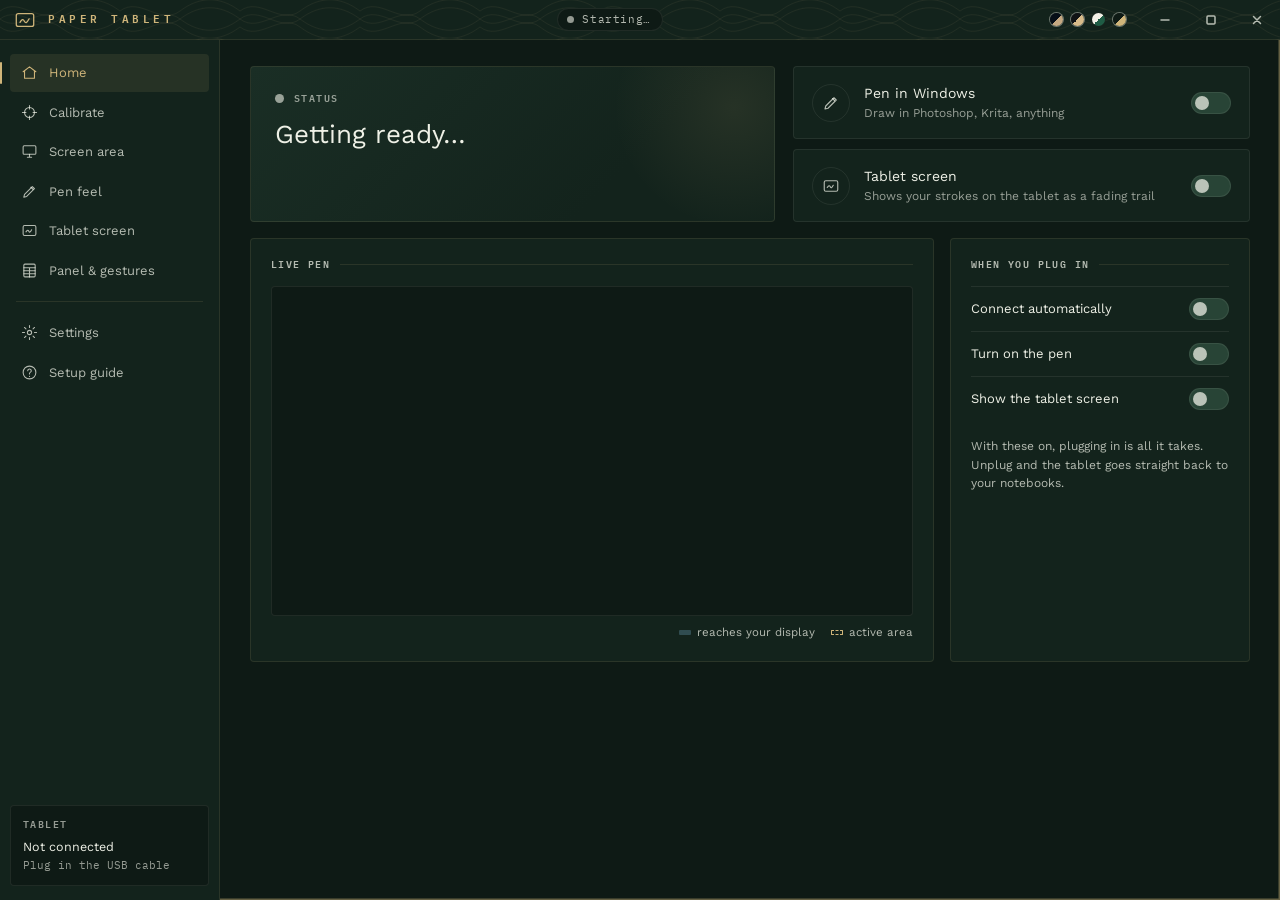
==== pc/web/index.html @ cae6612b "Connect over Wi-Fi; fix grey mask levels cutting the pen - Settings > Connect over Wi-Fi too: over t" ====
<!doctype html>
<html lang="en" data-theme="intaglio">
<head>
<meta charset="utf-8">
<title>Paper Tablet</title>
<link rel="stylesheet" href="fonts.css">
<link rel="stylesheet" href="app.css">
<link rel="stylesheet" href="themes.css">
</head>
<body>
<svg width="0" height="0" style="position:absolute">
  <symbol id="i-home" viewBox="0 0 24 24"><path d="M3 11l9-7 9 7"/><path d="M5 10v10h14V10"/></symbol>
  <symbol id="i-target" viewBox="0 0 24 24"><circle cx="12" cy="12" r="7"/><path d="M12 2v5M12 17v5M2 12h5M17 12h5"/></symbol>
  <symbol id="i-display" viewBox="0 0 24 24"><rect x="3" y="4" width="18" height="12" rx="1.5"/><path d="M9 20h6M12 16v4"/></symbol>
  <symbol id="i-pen" viewBox="0 0 24 24"><path d="M4 20l4-1 11-11-3-3L5 16z"/><path d="M14 6l3 3"/></symbol>
  <symbol id="i-tablet" viewBox="0 0 24 24"><rect x="3" y="5" width="18" height="14" rx="2"/><path d="M7 14c2-3 3-3 4-1s2 2 4-2"/></symbol>
  <symbol id="i-grid" viewBox="0 0 24 24"><rect x="4" y="3" width="16" height="18" rx="1.5"/><path d="M4 8h16M12 8v13M4 12.3h16M4 16.6h16"/></symbol>
  <symbol id="i-gear" viewBox="0 0 24 24"><circle cx="12" cy="12" r="3"/><path d="M12 2v3M12 19v3M2 12h3M19 12h3M4.9 4.9l2.1 2.1M17 17l2.1 2.1M4.9 19.1L7 17M17 7l2.1-2.1"/></symbol>
  <symbol id="i-guide" viewBox="0 0 24 24"><circle cx="12" cy="12" r="9"/><path d="M9.5 9.5a2.5 2.5 0 1 1 3.5 2.3c-.6.3-1 .9-1 1.6V14M12 17.5v.01"/></symbol>
  <symbol id="i-info" viewBox="0 0 24 24"><circle cx="12" cy="12" r="9"/><path d="M12 11v6M12 7.5v.01"/></symbol>
  <symbol id="i-warn" viewBox="0 0 24 24"><path d="M12 3l10 18H2z"/><path d="M12 10v5M12 18v.01"/></symbol>
  <symbol id="i-check" viewBox="0 0 24 24"><path d="M5 12l5 5 9-10"/></symbol>
</svg>

<header class="titlebar">
  <svg class="tb-logo" viewBox="0 0 24 24" fill="none" stroke="currentColor" stroke-width="1.4" stroke-linecap="round">
    <rect x="2.5" y="5" width="19" height="14" rx="2.2"/><path d="M6.5 14.5c2.2-3.6 3.6-3.6 4.8-1.2s2.6 2.4 5.2-2.6"/>
  </svg>
  <div class="tb-name pywebview-drag-region">PAPER TABLET</div>
  <div class="tb-spacer pywebview-drag-region"></div>
  <div class="pill" id="pill"><span class="dot" id="pillDot"></span><span id="pillText">Starting…</span></div>
  <div class="tb-spacer pywebview-drag-region"></div>
  <div class="themes" id="themes" role="radiogroup" aria-label="Theme"></div>
  <button class="wb" title="Minimise" onclick="api().win_minimize()"><svg viewBox="0 0 12 12"><path d="M2 6h8"/></svg></button>
  <button class="wb" title="Maximise" onclick="toggleMax()"><svg viewBox="0 0 12 12"><rect x="2" y="2" width="8" height="8" rx="1"/></svg></button>
  <button class="wb close" title="Close" onclick="api().win_close()"><svg viewBox="0 0 12 12"><path d="M2.5 2.5l7 7M9.5 2.5l-7 7"/></svg></button>
</header>

<div class="layout">
  <nav class="sidebar">
    <button class="nav on" data-view="home"><svg><use href="#i-home"/></svg>Home</button>
    <button class="nav" data-view="calibrate"><svg><use href="#i-target"/></svg>Calibrate</button>
    <button class="nav" data-view="mapping"><svg><use href="#i-display"/></svg>Screen area</button>
    <button class="nav" data-view="pen"><svg><use href="#i-pen"/></svg>Pen feel</button>
    <button class="nav" data-view="screen"><svg><use href="#i-tablet"/></svg>Tablet screen</button>
    <button class="nav" data-view="panel"><svg><use href="#i-grid"/></svg>Panel &amp; gestures</button>
    <div class="nav-sep"></div>
    <button class="nav" data-view="settings"><svg><use href="#i-gear"/></svg>Settings</button>
    <button class="nav" onclick="Wizard.open()"><svg><use href="#i-guide"/></svg>Setup guide</button>
    <div class="sb-grow"></div>
    <div class="device">
      <div class="lbl">Tablet</div>
      <div class="name" id="devName">Not connected</div>
      <div class="meta" id="devMeta">Plug in the USB cable</div>
    </div>
  </nav>

  <main class="main"><div class="content">

    <!-- HOME -->
    <section class="view on" id="view-home">
      <div class="hero">
        <div class="pane hero-status">
          <div class="state"><span class="dot" id="heroDot"></span><span class="lbl" id="heroLbl">Status</span></div>
          <div class="big" id="heroTitle">Getting ready…</div>
          <p class="lead" id="heroText"></p>
          <div class="row mt2" id="heroActions"></div>
        </div>
        <div class="toggles">
          <label class="tcard" id="cardOutput">
            <div class="ic"><svg><use href="#i-pen"/></svg></div>
            <div class="tx"><div class="t1">Pen in Windows</div><div class="t2">Draw in Photoshop, Krita, anything</div></div>
            <span class="switch"><input type="checkbox" id="swOutput"><span class="track"></span></span>
          </label>
          <label class="tcard" id="cardScreen">
            <div class="ic"><svg><use href="#i-tablet"/></svg></div>
            <div class="tx"><div class="t1">Tablet screen</div><div class="t2">Shows your strokes on the tablet as a fading trail</div></div>
            <span class="switch"><input type="checkbox" id="swScreen"><span class="track"></span></span>
          </label>
        </div>
      </div>
      <div class="grid2 mt" style="grid-template-columns:1fr 300px">
      <div class="pane">
        <div class="pane-title">Live pen</div>
        <div class="preview-wrap" style="height:330px"><canvas id="homePreview"></canvas></div>
        <div class="row between">
          <div class="readout" id="homeReadout"></div>
          <div class="legend mts"><span><i style="background:var(--accent2-b)"></i>reaches your display</span><span><i style="border:1.5px dashed var(--accent)"></i>active area</span></div>
        </div>
      </div>
        <div class="pane">
            <div class="pane-title">When you plug in</div>
            <div class="opt"><div class="tx"><div class="t1">Connect automatically</div></div>
              <label class="switch"><input type="checkbox" data-key="auto_connect"><span class="track"></span></label></div>
            <div class="opt"><div class="tx"><div class="t1">Turn on the pen</div></div>
              <label class="switch"><input type="checkbox" data-key="auto_output"><span class="track"></span></label></div>
            <div class="opt"><div class="tx"><div class="t1">Show the tablet screen</div></div>
              <label class="switch"><input type="checkbox" data-key="auto_screen"><span class="track"></span></label></div>
            <p class="hint mt">With these on, plugging in is all it takes. Unplug and the tablet goes straight back to your notebooks.</p>
        </div>
      </div>
    </section>

    <!-- CALIBRATE -->
    <section class="view" id="view-calibrate">
      <h1>Calibrate</h1>
      <p class="lead">Calibration teaches the app exactly where your pen touches, and which way round the tablet sits on your desk. Do it once, and again if you move the tablet to a different position.</p>
      <div class="pane mt2">
        <div class="pane-title">1 · How is your tablet lying?</div>
        <p class="hint">Look at where the power button and the cable are, and pick the picture that matches your desk. <span class="legend"><i class="lg-btn"></i>power button <i class="lg-cab"></i>USB-C cable</span></p>
        <div class="positions mt" id="calPositions"></div>
        <div id="posWarn"></div>
      </div>
      <div class="pane mt">
        <div class="pane-title">2 · Choose targets</div>
        <div class="modes" id="calModes">
          <button class="mode on" data-mode="sheet9"><div class="t1">9 targets<span class="tag">best</span></div><div class="t2">Shown on the tablet screen (or the printed sheet). Most precise.</div></button>
          <button class="mode" data-mode="sheet4"><div class="t1">4 targets</div><div class="t2">The four corner targets only. Quicker.</div></button>
          <button class="mode" data-mode="corners"><div class="t1">Screen corners</div><div class="t2">No targets needed. Tap the four corners of the screen.</div></button>
        </div>
      </div>
      <div class="pane mt">
        <div class="pane-title">3 · Tap each target with the pen</div>
        <div class="calbox">
          <svg class="targets" id="calSvg" viewBox="0 0 400 300"></svg>
          <div>
            <div class="prompt" id="calPrompt">Ready when you are.</div>
            <p class="hint mts" id="calHint">Hold the tablet the way you'll use it. Tap the centre of each target, firmly and once. The targets also appear on the tablet itself while the tablet screen is on.</p>
            <div class="progress"><i id="calBar"></i></div>
            <div class="row mt">
              <button class="btn acc lg" id="calStart">Start calibration</button>
              <button class="btn ghost" id="calCancel" style="display:none">Cancel</button>
            </div>
            <div id="calResult" class="mt"></div>
          </div>
        </div>
      </div>
      <div class="pane mt">
        <div class="pane-title">Saved calibration</div>
        <div id="calSaved" class="hint"></div>
        <p class="hint mt">No tablet screen? Open the <a onclick="api().open_calibration_pdf()">printable target sheet</a> on the tablet instead (it's in the <code>tablet</code> folder).</p>
      </div>
    </section>

    <!-- MAPPING -->
    <section class="view" id="view-mapping">
      <h1>Screen area</h1>
      <p class="lead">Choose which display the pen draws on and how the tablet fits it. Drag a box on the picture to use only part of the tablet.</p>
      <div class="pane mt2">
          <div class="pane-title">Tablet, as it sits on your desk</div>
          <div class="preview-wrap drag" style="height:400px" id="mapWrap"><canvas id="mapPreview"></canvas></div>
          <div class="row between mts">
            <div class="legend"><span><i style="background:var(--accent2-b)"></i>reaches your display</span><span><i style="border:1.5px dashed var(--accent)"></i>active area</span><span><i style="background:rgba(0,0,0,0.55)"></i>pen mask</span></div>
            <div class="row"><span class="hint" id="dragHint"></span><div class="seg" id="dragWhat"><button data-v="area" class="on">Drag sets the area</button><button data-v="mask">Drag moves the mask</button></div></div>
          </div>
        </div>
      <div class="grid2 mt2">
        <div class="stack">
          <div class="pane">
            <div class="pane-title">Display</div>
            <select class="input" data-key="monitor" data-type="int" id="monSel"></select>
          </div>
          <div class="pane">
            <div class="pane-title">Fit</div>
            <div class="seg" data-key="fit">
              <button data-v="crop">Fill display</button><button data-v="letterbox">Whole tablet</button><button data-v="stretch">Stretch</button>
            </div>
            <p class="hint mt" id="fitHint"></p>
          </div>
          <div class="pane">
            <div class="pane-title">Active area</div>
            <div class="row">
              <button class="btn" onclick="setArea([0,0,1,1])">Whole tablet</button>
              <button class="btn" onclick="setArea([0.1,0.1,0.9,0.9])">Inside the targets</button>
            </div>
            <div class="readout" id="areaText"></div>
          </div>
        </div>
        <div class="stack">
          <div class="pane">
            <div class="pane-title">Pen mask</div>
            <div class="prof-row">
              <select class="input" id="maskSel" title="Your masks: switch between them here or from the corner tab on the tablet"></select>
              <input class="input" id="maskName" maxlength="24" placeholder="Mask name" title="Rename this mask">
              <button class="btn" onclick="$('#maskFile').click()" title="A new mask from an image, read in greyscale: black masks, white stays open">Add mask</button><input type="file" id="maskFile" accept="image/*" hidden onchange="maskFromImage(this)">
              <button class="btn ghost" id="maskDel">Delete</button>
            </div>
            <p class="hint mts">Shaded parts of the tablet screen hold the pen back, like a stencil: dark ignores it, white leaves it alone, grey is in between. Pick None to switch the mask off. <span id="maskInfo"></span></p>
            <div class="opt"><div class="tx"><div class="t1">Mask shortcut on the tablet</div><div class="t2">A corner tab on the side away from the shortcut panel. Tap it to list your masks, then tap one to switch, or None, or Invert.</div></div>
              <label class="switch"><input type="checkbox" data-key="mask_panel"><span class="track"></span></label></div>
            <div class="opt" style="display:block"><div class="range-row"><span>Contrast</span><input type="range" min="0.25" max="6" step="0.25" data-key="mask_contrast" data-type="float"><span class="v" id="maskConV"></span></div>
              <p class="hint mts">Left of the middle softens the mask towards mid grey; right pushes greys to black or white, until it's a hard cut-out.</p></div>
            <div class="opt"><div class="tx"><div class="t1">Grey areas</div><div class="t2" id="maskModeHint"></div></div>
              <div class="seg" data-key="mask_mode"><button data-v="fade">Fade</button><button data-v="gate">Firmer press</button></div></div>
            <div class="opt"><div class="tx"><div class="t1">Invert or clear</div><div class="t2">Invert swaps black and white, and pressing it again swaps them back. The tablet has the same toggle under its mask corner tab.</div></div>
              <div class="row"><button class="btn ghost" id="maskInv" onclick="maskInvert()">Invert</button><button class="btn ghost" onclick="maskOp('clear')">Clear</button></div></div>
          </div>
        </div>
      </div>
    </section>

    <!-- PEN -->
    <section class="view" id="view-pen">
      <h1>Pen feel</h1>
      <p class="lead">Shape how pressure comes through, and check the whole range reaches your apps.</p>
      <div class="grid2 mt2">
        <div class="stack">
        <div class="pane">
          <div class="pane-title">Pressure curve</div>
          <canvas class="curve" id="curve"></canvas>
          <div class="range-row mt"><span>Response</span><input type="range" min="0.3" max="3" step="0.05" data-key="gamma" data-type="float"><span class="v" id="gammaV"></span></div>
          <div class="scale" style="margin-left:144px;margin-right:78px"><span>softer: light touch draws dark</span><span>firmer</span></div>
          <div class="range-row mt"><span>Ignore light touch</span><input type="range" min="0" max="0.3" step="0.01" data-key="threshold" data-type="float"><span class="v" id="threshV"></span></div>
        </div>
          <div class="pane">
            <div class="pane-title">Options</div>
            <div class="opt"><div class="tx"><div class="t1">Send pen tilt</div><div class="t2">For brushes that respond to angle</div></div>
              <label class="switch"><input type="checkbox" data-key="tilt"><span class="track"></span></label></div>
            <div class="opt"><div class="tx"><div class="t1">Lift the pen at the edge</div><div class="t2">A stroke that runs off the active area stops instead of drawing along the screen edge</div></div>
              <label class="switch"><input type="checkbox" data-key="edge_lift"><span class="track"></span></label></div>
            <div class="opt"><div class="tx"><div class="t1">Windows pen feedback</div><div class="t2">Ripples and cursor effects Windows draws</div></div>
              <select class="input" data-key="feedback" style="width:150px"><option value="indirect">Cursor only</option><option value="default">Windows default</option><option value="none">None</option></select></div>
          </div>
          <div class="pane">
            <div class="pane-title">Shapes</div>
            <div class="opt"><div class="tx"><div class="t1">Hold to snap</div><div class="t2">Draw a line, circle, rectangle or triangle and keep the pen still: it becomes a clean shape</div></div>
              <label class="switch"><input type="checkbox" data-key="snap"><span class="track"></span></label></div>
            <div class="opt"><div class="tx"><div class="t1">Hold for</div></div>
              <div class="seg" data-key="snap_hold_ms"><button data-v="400">0.4 s</button><button data-v="600">0.6 s</button><button data-v="900">0.9 s</button></div></div>
            <div class="field mt"><span class="lbl">Only in these apps (program names, comma separated)</span><input class="input mono" data-key="snap_apps"></div>
            <p class="hint mts">The app swaps your stroke by pressing Ctrl+Z and drawing the clean shape, so it only snaps in drawing programs where Ctrl+Z undoes one stroke. <span id="snapLast"></span></p>
          </div>
        </div>
        <div class="stack">
          <div class="pane">
            <div class="pane-title">Full-range check</div>
            <p class="hint">Press as hard as you comfortably can once. The bar should get near the end.</p>
            <div class="meter mt"><i id="peakBar"></i></div>
            <div class="row between mts"><span class="readout" id="peakText" style="margin:0"></span><button class="btn ghost" onclick="api().reset_peak()">Reset</button></div>
          </div>
          <div class="pane">
            <div class="pane-title">Report rate</div>
            <div class="readout" id="rateText" style="margin:0"></div>
            <p class="hint mts">Every report from the tablet's digitizer goes to Windows as it arrives; there is no fixed frame rate in between. Draw a few strokes to measure.</p>
          </div>
          <div class="note"><svg><use href="#i-info"/></svg><div>Photoshop: turn on <b>Pen Pressure</b> for brush size or opacity. Krita and Clip Studio: choose <b>Windows Ink</b> as the tablet input.</div></div>
        </div>
      </div>
    </section>

    <!-- TABLET SCREEN -->
    <section class="view" id="view-screen">
      <h1>Tablet screen</h1>
      <p class="lead">While it's on, the tablet shows your strokes as you draw, plus the calibration targets. Your notebooks stay safe: the notebook app pauses and comes straight back when you turn this off or unplug.</p>
      <div class="grid2 mt2">
        <div class="pane">
          <div class="pane-title">Display</div>
          <div class="opt"><div class="tx"><div class="t1">Tablet screen</div><div class="t2" id="scrState"></div></div>
            <label class="switch"><input type="checkbox" id="swScreen2"><span class="track"></span></label></div>
          <div class="opt"><div class="tx"><div class="t1">Rotation</div><div class="t2">Match calibration follows how the tablet sits</div></div>
            <select class="input" data-key="companion_rot" id="rotSel" style="width:220px"></select></div>
          <div class="opt" style="display:block"><div class="range-row"><span>Trail stays for</span><input type="range" min="250" max="5250" step="250" id="trailR"><span class="v" id="trailV"></span></div>
            <p class="hint mts">E-ink can't fade smoothly, so a stroke stays for this long after you lift the pen, then clears in one refresh. Slide all the way right for <b>Until cleared</b>: strokes stay until you press <i>Clear the tablet screen</i> below or a <i>Clear ink</i> button on the panel.</p></div>
          <div class="opt"><div class="tx"><div class="t1">Shortcut panel</div><div class="t2">16 buttons you choose yourself. Tap with a finger or the pen. <a onclick="go('panel')">Customise the buttons</a></div></div>
            <div class="seg" data-key="panel"><button data-v="left">Left</button><button data-v="right">Right</button><button data-v="off">Off</button></div></div>
          <div class="opt"><div class="tx"><div class="t1">Finger gestures</div><div class="t2">Three fingers swipe left: undo, right: redo. Two fingers drag to pan, pinch to zoom.</div></div>
            <label class="switch"><input type="checkbox" data-key="gestures"><span class="track"></span></label></div>
          <p class="hint mts">Fingers are ignored while the pen is near the screen, so a resting hand does nothing. <span id="lastAction"></span></p>
          <div class="row mt"><button class="btn" onclick="api().clear_ink()">Clear the tablet screen</button></div>
        </div>
        <div class="stack">
        <div class="pane">
          <div class="pane-title">Paper and tracing</div>
          <div class="opt"><div class="tx"><div class="t1">Paper</div><div class="t2">Printed under your strokes, on the drawing area only</div></div>
            <select class="input" data-key="paper" style="width:170px">
              <option value="plain">Plain</option><option value="lined">Lined</option><option value="squared">Squared</option>
              <option value="dots">Dots</option><option value="cross">Crosses</option><option value="blueprint">Blueprint (5 × 5)</option>
              <option value="isometric">Isometric</option></select></div>
          <div class="opt" style="display:block"><div class="range-row"><span>Line spacing</span><input type="range" min="3" max="15" step="0.5" data-key="paper_mm" data-type="float"><span class="v" id="paperV"></span></div></div>
          <div class="opt"><div class="tx"><div class="t1">Tracing image</div><div class="t2 clip" id="traceName">None. Show a photo or sketch under your strokes to trace over.</div></div>
            <div class="row"><button class="btn" onclick="pickTrace()">Choose…</button><button class="btn ghost" id="traceDel" onclick="setKey('trace_file','').then(refresh)">Remove</button></div></div>
          <div class="opt" style="display:block"><div class="range-row"><span>Image strength</span><input type="range" min="0.1" max="1" step="0.05" data-key="trace_opacity" data-type="float"><span class="v" id="traceV"></span></div></div>
          <div class="opt"><div class="tx"><div class="t1">Move and zoom it on the tablet</div><div class="t2">While on, one finger drags the image and two fingers zoom it; gestures pause. It turns on by itself when you choose an image; tap the black note on the tablet to finish. A panel button can do this too ("Move image").</div></div>
            <div class="row"><button class="btn ghost" onclick="resetTrace()">Centre</button><label class="switch"><input type="checkbox" data-key="trace_adjust"><span class="track"></span></label></div></div>
          <div class="opt"><div class="tx"><div class="t1">Front light to full</div><div class="t2">Lights the screen evenly for tracing. It's a front light, so it lights the image on screen rather than shining through paper laid on top. Your light level comes back when the tablet screen turns off.</div></div>
            <label class="switch"><input type="checkbox" data-key="light"><span class="track"></span></label></div>
        </div>
        <div class="pane">
          <div class="pane-title">Tablet log</div>
          <div class="log" id="scrLog"></div>
        </div>
        </div>
      </div>
    </section>

    <!-- PANEL BUTTONS -->
    <section class="view" id="view-panel">
      <h1>Panel &amp; gestures</h1>
      <p class="lead">This is the panel exactly as the tablet draws it. Click a button to change it, drag one onto another to swap them. Changes reach the tablet straight away.</p>
      <div class="pe mt2">
        <div class="pane pe-mock">
          <div class="pane-title">On the tablet</div>
          <div class="prof-row">
            <select class="input" id="profSel" title="Button sets: switch between them with the arrows on the tablet"></select>
            <input class="input" id="profName" maxlength="24" placeholder="Profile name" title="Rename this profile">
            <button class="btn" id="profNew" title="A new profile with the default buttons">New</button>
            <button class="btn" id="profDup" title="A copy of this profile">Duplicate</button>
            <button class="btn ghost" id="profDel">Delete</button>
          </div>
          <div class="pm-wrap" id="pmWrap"></div>
          <div class="row between mts">
            <span class="hint" id="pmNote"></span>
            <button class="btn ghost" id="pmReset">Restore defaults</button>
          </div>
        </div>
        <div class="stack">
          <div class="pane" id="peEditor">
            <div class="pane-title" id="peTitle">Button</div>
            <div class="field"><span class="lbl">Title on the button</span><input class="input" id="peName" maxlength="14" placeholder="e.g. Save"></div>
            <div class="field mt"><span class="lbl">What it does</span>
              <div class="kinds" id="peKinds">
                <button data-k="shortcut"><b>Shortcut</b><span>Taps a key or combination</span></button>
                <button data-k="hold"><b>Hold key</b><span>Held while you touch it; a quick tap locks it</span></button>
                <button data-k="pen"><b>Pen on/off</b><span>Pauses the pen in Windows</span></button>
                <button data-k="snap"><b>Shapes on/off</b><span>Hold-to-snap shapes</span></button>
                <button data-k="clear"><b>Clear ink</b><span>Only useful if trails are set to stay</span></button>
                <button data-k="trace"><b>Move image</b><span>Fingers move and zoom the tracing image</span></button>
                <button data-k="light"><b>Light on/off</b><span>Front light to full for tracing</span></button>
                <button data-k="mask"><b>Invert mask</b><span>Swaps black and white in the mask in use</span></button>
                <button data-k="none"><b>Empty</b><span>Leaves a gap</span></button>
              </div>
            </div>
            <div class="field mt" id="peKeysRow"><span class="lbl">Key or combination</span>
              <div class="row">
                <input class="input mono" id="peKeys" placeholder="ctrl+shift+s">
                <button class="btn blue" id="peRecord">Record</button>
              </div>
              <div class="hint" id="peKeysHint"></div>
            </div>
            <div class="field mt"><span class="lbl">Or pick a common one</span>
              <select class="input" id="pePreset"></select></div>
          </div>
          <div class="pane">
            <div class="pane-title">Panel</div>
            <div class="opt"><div class="tx"><div class="t1">Side</div></div>
              <div class="seg" data-key="panel"><button data-v="left">Left</button><button data-v="right">Right</button><button data-v="off">Off</button></div></div>
            <div class="opt"><div class="tx"><div class="t1">Unfolded</div><div class="t2">The tab in the top corner folds it away for more drawing room</div></div>
              <label class="switch"><input type="checkbox" data-key="panel_open"><span class="track"></span></label></div>
            <div class="opt"><div class="tx"><div class="t1">Finger gestures</div><div class="t2">3 fingers swipe: undo / redo. 2 fingers: pan, pinch zoom</div></div>
              <label class="switch"><input type="checkbox" data-key="gestures"><span class="track"></span></label></div>
            <div class="opt"><div class="tx"><div class="t1">Fingers in this profile</div><div class="t2"><b>Shortcuts</b> turn gestures into keys for your drawing app. <b>Windows touch</b> makes the tablet a touchscreen: apps scroll with inertia, pinch and rotate by themselves. The pen still mutes fingers while it's near.</div></div>
              <div class="seg" id="profTouch"><button data-v="shortcuts">Shortcuts</button><button data-v="windows">Windows touch</button></div></div>
            <div class="opt"><div class="tx"><div class="t1">Rotate key</div><div class="t2">Five fingers twisted rotate the canvas: this key is held while the app drags round the window centre. Photoshop: <code>r</code>, Krita / Clip Studio: <code>shift+space</code></div></div>
              <input class="input mono" data-key="rotate_keys" style="width:130px"></div>
            <div class="opt"><div class="tx"><div class="t1">Swipe step</div><div class="t2">How far a 3-finger swipe goes for each undo or redo; drag back to take steps back</div></div>
              <div class="seg" data-key="swipe_step"><button data-v="70">Short</button><button data-v="100">Medium</button><button data-v="150">Long</button></div></div>
          </div>
          <div class="pane">
            <div class="pane-title">Tap gestures</div>
            <p class="hint">Quick taps anywhere on the drawing area. Leave the keys empty to switch one off. Fingers are ignored while the pen is near.</p>
            <div class="taps mt" id="tapList"></div>
          </div>
        </div>
      </div>
    </section>

    <!-- SETTINGS -->
    <section class="view" id="view-settings">
      <h1>Settings</h1>
      <div class="grid2 mt2">
        <div class="pane">
          <div class="pane-title">Connection</div>
          <div class="stack">
            <div class="field"><span class="lbl">Tablet address</span><input class="input mono" data-key="host"></div>
            <div class="field"><span class="lbl">User</span><input class="input mono" data-key="user"></div>
            <div class="field"><span class="lbl">Key file (optional)</span><input class="input mono" data-key="key" placeholder="the app's own key is used by default"></div>
            <div class="row"><button class="btn" id="btnConnect">Connect now</button><button class="btn ghost" id="btnDisconnect">Disconnect</button></div>
            <div class="opt"><div class="tx"><div class="t1">Connect over Wi-Fi too</div><div class="t2" id="wifiInfo"></div></div>
              <label class="switch"><input type="checkbox" id="wifiOn"><span class="track"></span></label></div>
            <p class="hint">This switches on reMarkable's own SSH over Wi-Fi on the tablet (with the cable plugged in), so the tablet's login is reachable on your network. The app only logs in with its key and only to this tablet, but the tablet's password works there too, so use it on networks you trust, and switch it off elsewhere. Wi-Fi adds a little lag compared with the cable.</p>
          </div>
        </div>
        <div class="pane">
          <div class="pane-title">Behaviour</div>
          <div class="opt"><div class="tx"><div class="t1">Keep the notebook from reacting to the pen</div><div class="t2">Only matters when the tablet screen is off. Taps then go to Windows only.</div></div>
            <label class="switch"><input type="checkbox" data-key="grab"><span class="track"></span></label></div>
          <div class="opt"><div class="tx"><div class="t1">Keep running in the tray when the window is closed</div><div class="t2">The pen keeps working. Open or exit Paper Tablet from its tray icon.</div></div>
            <label class="switch"><input type="checkbox" data-key="close_to_tray"><span class="track"></span></label></div>
          <div class="opt"><div class="tx"><div class="t1">Setup guide</div><div class="t2">Walk through developer mode and the cable again</div></div>
            <button class="btn" onclick="Wizard.open()">Open</button></div>
          <div class="opt"><div class="tx"><div class="t1">About</div><div class="t2">Paper Tablet <span id="appVersion"></span>, for reMarkable Paper Pro (reMarkable 2 and 1 in beta). Not affiliated with reMarkable AS. Fonts: IBM Plex (SIL OFL).</div></div></div>
        </div>
      </div>
    </section>

  </div></main>
</div>

<!-- SETUP GUIDE -->
<div class="overlay" id="wizard">
  <div class="wizard">
    <aside class="wz-side" id="wzSide"><div class="lbl">Setup guide</div></aside>
    <section class="wz-main">
      <div class="wz-body" id="wzBody"></div>
      <div class="wz-foot">
        <button class="btn ghost" id="wzBack">Back</button>
        <div class="row"><a id="wzSkip" style="font-size:12px">I'll do this later</a><button class="btn acc" id="wzNext">Continue</button></div>
      </div>
    </section>
  </div>
</div>

<div class="toast" id="toast"></div>
<div class="grips"><i data-edge="n"></i><i data-edge="s"></i><i data-edge="w"></i><i data-edge="e"></i>
  <i data-edge="nw"></i><i data-edge="ne"></i><i data-edge="sw"></i><i data-edge="se"></i></div>
<script src="app.js"></script>
</body>
</html>
---- pc/web/fonts.css ----
/* IBM Plex, SIL Open Font License 1.1 (fonts/OFL-IBM-Plex.txt). Bundled so the app works offline. */
@font-face { font-family:"IBM Plex Sans"; font-weight:300; src:url("fonts/IBMPlexSans-Light.woff2") format("woff2"); }
@font-face { font-family:"IBM Plex Sans"; font-weight:400; src:url("fonts/IBMPlexSans-Regular.woff2") format("woff2"); }
@font-face { font-family:"IBM Plex Sans"; font-weight:500; src:url("fonts/IBMPlexSans-Medium.woff2") format("woff2"); }
@font-face { font-family:"IBM Plex Sans"; font-weight:600; src:url("fonts/IBMPlexSans-SemiBold.woff2") format("woff2"); }
@font-face { font-family:"IBM Plex Mono"; font-weight:400; src:url("fonts/IBMPlexMono-Regular.woff2") format("woff2"); }
@font-face { font-family:"IBM Plex Mono"; font-weight:600; src:url("fonts/IBMPlexMono-SemiBold.woff2") format("woff2"); }
/* Theme fonts: Libre Franklin (Ledger) and Work Sans (Intaglio), Latin, SIL Open Font License 1.1
   (fonts/OFL-Libre-Franklin.txt, fonts/OFL-Work-Sans.txt). Loaded only when a theme uses them. */
@font-face { font-family:"Libre Franklin"; font-weight:400; src:url("fonts/LibreFranklin-400.woff2") format("woff2"); }
@font-face { font-family:"Libre Franklin"; font-weight:500; src:url("fonts/LibreFranklin-500.woff2") format("woff2"); }
@font-face { font-family:"Libre Franklin"; font-weight:600; src:url("fonts/LibreFranklin-600.woff2") format("woff2"); }
@font-face { font-family:"Work Sans"; font-weight:400; src:url("fonts/WorkSans-400.woff2") format("woff2"); }
@font-face { font-family:"Work Sans"; font-weight:500; src:url("fonts/WorkSans-500.woff2") format("woff2"); }
@font-face { font-family:"Work Sans"; font-weight:600; src:url("fonts/WorkSans-600.woff2") format("woff2"); }
---- pc/web/app.css ----
/* Paper Tablet. Palette and type: deep navy, champagne
   accent, steel-blue second accent, IBM Plex, hairline borders, small radii. */
:root {
  --bg:#060e17; --s1:#0a1520; --s2:#0D1B2A; --s3:#111f30; --s4:#16273b;
  --border:rgba(196,168,130,0.10); --border2:rgba(255,255,255,0.07);
  --accent:#C4A882; --accent-d:rgba(196,168,130,0.10); --accent-b:rgba(196,168,130,0.30);
  --accent2:#4A9EE0; --accent2-d:rgba(74,158,224,0.12); --accent2-b:rgba(74,158,224,0.35);
  --ink:#fff; --text:rgba(255,255,255,0.88); --dim:rgba(255,255,255,0.68); --dim2:rgba(255,255,255,0.46);
  --green:#4ecb8b; --red:#ff5d5d; --amber:#ff9d52;
  --f-sans:"IBM Plex Sans",system-ui,sans-serif; --f-mono:"IBM Plex Mono",Consolas,monospace;
  --radius:3px; --radius-lg:6px; --win-border:rgba(196,168,130,0.45);
  color-scheme:dark;
}
* { box-sizing:border-box; margin:0; padding:0; }
* { scrollbar-width:thin; scrollbar-color:var(--s4) transparent; }
html { box-shadow:inset 0 0 0 1.5px var(--win-border); }
body { font-family:var(--f-sans); background:var(--bg); color:var(--text); height:100vh; display:flex; flex-direction:column;
       overflow:hidden; font-size:13px; line-height:1.5; user-select:none; cursor:default; }
:focus-visible { outline:1.5px solid var(--accent-b); outline-offset:2px; border-radius:var(--radius); }
button { font:inherit; color:inherit; background:none; border:none; cursor:pointer; }
input, select { font:inherit; color:inherit; }
a { color:var(--accent2); text-decoration:none; cursor:pointer; }
a:hover { text-decoration:underline; }
code, .mono { font-family:var(--f-mono); }
kbd { font-family:var(--f-mono); font-size:11px; padding:1px 6px; border:1px solid var(--border2); border-bottom-width:2px;
      border-radius:var(--radius); background:var(--s2); color:var(--text); }

/* ---------------------------------------------------------------- title bar */
.titlebar { height:40px; background:var(--s1); border-bottom:1px solid var(--border); display:flex; align-items:center;
            padding:0 6px 0 14px; gap:12px; flex-shrink:0; }
.tb-logo { width:22px; height:22px; color:var(--accent); display:flex; }
.tb-name { font-family:var(--f-mono); font-size:11px; font-weight:600; letter-spacing:0.32em; color:var(--accent); }
.tb-spacer { flex:1; height:100%; }
.pill { display:flex; align-items:center; gap:8px; padding:3px 11px 3px 9px; border:1px solid var(--border2); border-radius:20px;
        font-family:var(--f-mono); font-size:10.5px; letter-spacing:0.06em; color:var(--dim); background:var(--bg); }
.dot { width:7px; height:7px; border-radius:50%; background:var(--dim2); flex-shrink:0; }
.dot.ok { background:var(--green); box-shadow:0 0 8px rgba(78,203,139,0.6); }
.dot.busy { background:var(--accent2); animation:pulse 1.1s ease-in-out infinite; }
.dot.warn { background:var(--amber); }
.dot.err { background:var(--red); }
@keyframes pulse { 50% { opacity:0.35; } }
.wb { width:34px; height:28px; display:flex; align-items:center; justify-content:center; border-radius:var(--radius); color:var(--dim);
      transition:color .12s, background .12s; }
.wb svg { width:12px; height:12px; stroke:currentColor; fill:none; stroke-width:1.5; stroke-linecap:round; }
.wb:hover { background:var(--accent-d); color:var(--accent); }
.wb.close:hover { background:rgba(255,60,60,0.14); color:var(--red); }
/* theme switcher: one swatch per theme, its background and accent split diagonally */
.themes { display:flex; align-items:center; gap:8px; padding:0 10px 0 4px; }
.themes button { width:13px; height:13px; border-radius:50%; background:linear-gradient(135deg, var(--sw-bg) 50%, var(--sw-acc) 50%);
                 box-shadow:0 0 0 1px color-mix(in srgb, var(--text) 40%, transparent); transition:box-shadow .12s, transform .12s; }
.themes button:hover { transform:scale(1.18); }
.themes button.on { box-shadow:0 0 0 1.5px var(--s1), 0 0 0 3px var(--accent); }
/* window edges: the window has no frame, so these grips resize it (app.js, winextras.Resizer) */
.grips i { position:fixed; z-index:1000; }
.grips [data-edge="n"] { top:0; left:10px; right:10px; height:5px; cursor:ns-resize; }
.grips [data-edge="s"] { bottom:0; left:10px; right:10px; height:5px; cursor:ns-resize; }
.grips [data-edge="w"] { left:0; top:10px; bottom:10px; width:5px; cursor:ew-resize; }
.grips [data-edge="e"] { right:0; top:10px; bottom:10px; width:5px; cursor:ew-resize; }
.grips [data-edge="nw"] { left:0; top:0; width:10px; height:10px; cursor:nwse-resize; }
.grips [data-edge="se"] { right:0; bottom:0; width:10px; height:10px; cursor:nwse-resize; }
.grips [data-edge="ne"] { right:0; top:0; width:10px; height:10px; cursor:nesw-resize; }
.grips [data-edge="sw"] { left:0; bottom:0; width:10px; height:10px; cursor:nesw-resize; }
html.maxed .grips { display:none; }

/* ---------------------------------------------------------------- layout */
.layout { display:flex; flex:1; overflow:hidden; }
.sidebar { width:220px; flex-shrink:0; background:var(--s1); border-right:1px solid var(--border); display:flex; flex-direction:column;
           padding:14px 10px; gap:2px; }
.nav { display:flex; align-items:center; gap:11px; padding:9px 11px; border-radius:var(--radius-lg); color:var(--dim);
       font-size:13px; transition:background .12s, color .12s; text-align:left; width:100%; position:relative; }
.nav svg { width:17px; height:17px; stroke:currentColor; fill:none; stroke-width:1.5; stroke-linecap:round; stroke-linejoin:round; flex-shrink:0; }
.nav:hover { background:var(--s2); color:var(--text); }
.nav.on { background:var(--accent-d); color:var(--accent); }
.nav.on::before { content:""; position:absolute; left:-10px; top:8px; bottom:8px; width:2px; background:var(--accent); border-radius:2px; }
.nav-sep { height:1px; background:var(--border); margin:10px 6px; }
.sb-grow { flex:1; }
.device { border:1px solid var(--border2); border-radius:var(--radius-lg); padding:11px 12px; background:var(--bg); }
.device .lbl { margin-bottom:6px; }
.device .name { font-size:12.5px; color:var(--text); }
.device .meta { font-family:var(--f-mono); font-size:10.5px; color:var(--dim2); margin-top:2px; word-break:break-all; }

.main { flex:1; overflow:hidden; display:flex; flex-direction:column; }
.content { flex:1; overflow-y:auto; padding:26px 30px 40px; }
.view { display:none; max-width:1060px; margin:0 auto; animation:enter .22s ease; }
.view.on { display:block; }
@keyframes enter { from { opacity:0; transform:translateY(4px); } }
h1 { font-size:24px; font-weight:300; letter-spacing:-0.01em; color:var(--ink); }
h2 { font-size:15px; font-weight:500; color:var(--text); }
.lead { color:var(--dim); margin-top:6px; max-width:640px; }
.lbl { font-family:var(--f-mono); font-size:10px; font-weight:600; letter-spacing:0.14em; text-transform:uppercase; color:var(--dim2); }
.pane { background:var(--s1); border:1px solid var(--border); border-radius:var(--radius-lg); padding:18px 20px; }
.pane-title { font-family:var(--f-mono); font-size:10px; font-weight:600; letter-spacing:0.14em; text-transform:uppercase; color:var(--dim);
              margin-bottom:14px; display:flex; align-items:center; gap:10px; }
.pane-title::after { content:""; flex:1; height:1px; background:var(--border); }
.grid2 { display:grid; grid-template-columns:minmax(0,1fr) minmax(0,1fr); gap:16px; }
.grid3 { display:grid; grid-template-columns:repeat(3, 1fr); gap:12px; }
.stack { display:flex; flex-direction:column; gap:16px; }
.row { display:flex; align-items:center; gap:12px; }
.row.between { justify-content:space-between; }
.mt { margin-top:16px; } .mt2 { margin-top:24px; } .mts { margin-top:8px; }
.muted { color:var(--dim2); font-size:12px; }
.hint { color:var(--dim); font-size:12px; line-height:1.55; }

/* ---------------------------------------------------------------- hero */
.hero { display:grid; grid-template-columns:1.15fr 1fr; gap:18px; align-items:stretch; }
.hero-status { padding:24px 24px 22px; background:linear-gradient(135deg, var(--s2), var(--s1) 70%); position:relative; overflow:hidden; }
.hero-status::after { content:""; position:absolute; right:-80px; top:-80px; width:240px; height:240px; border-radius:50%;
                      background:radial-gradient(closest-side, var(--accent-d), transparent); pointer-events:none; }
.state { display:flex; align-items:center; gap:10px; margin-bottom:12px; }
.state .dot { width:9px; height:9px; }
.big { font-size:26px; font-weight:300; color:var(--ink); line-height:1.25; }
.toggles { display:flex; flex-direction:column; gap:10px; }
.tcard { display:flex; align-items:center; gap:14px; padding:16px 18px; border:1px solid var(--border2); border-radius:var(--radius-lg);
         background:var(--s1); transition:border-color .15s, background .15s; }
.tcard.on { border-color:var(--accent-b); background:linear-gradient(90deg, var(--accent-d), var(--s1) 65%); }
.tcard .ic { width:38px; height:38px; border-radius:50%; border:1px solid var(--border2); display:flex; align-items:center; justify-content:center; color:var(--dim); flex-shrink:0; }
.tcard.on .ic { color:var(--accent); border-color:var(--accent-b); }
.tcard .ic svg { width:18px; height:18px; stroke:currentColor; fill:none; stroke-width:1.5; stroke-linecap:round; stroke-linejoin:round; }
.tcard .tx { flex:1; }
.tcard .t1 { font-size:14px; color:var(--text); }
.tcard .t2 { font-size:12px; color:var(--dim2); }
.tcard.disabled { opacity:0.45; }

/* ---------------------------------------------------------------- controls */
.switch { position:relative; width:40px; height:22px; flex-shrink:0; display:inline-block; }
.switch input { opacity:0; width:0; height:0; position:absolute; }
.switch .track { position:absolute; inset:0; border-radius:11px; background:var(--s4); border:1px solid var(--border2); transition:background .15s, border-color .15s; cursor:pointer; }
.switch .track::after { content:""; position:absolute; left:3px; top:3px; width:14px; height:14px; border-radius:50%; background:var(--dim); transition:transform .18s cubic-bezier(.3,.7,.4,1), background .15s; }
.switch input:checked + .track { background:var(--accent-b); border-color:var(--accent); }
.switch input:checked + .track::after { transform:translateX(18px); background:var(--accent); }
.switch input:disabled + .track { opacity:0.4; cursor:default; }
.switch input:focus-visible + .track { outline:1.5px solid var(--accent-b); outline-offset:2px; }
.opt { display:flex; align-items:center; gap:14px; padding:11px 0; border-top:1px solid var(--border2); }
.opt:first-of-type { border-top:none; padding-top:0; }
.opt .tx { flex:1; }
.opt .t1 { color:var(--text); }
.opt .t2 { color:var(--dim2); font-size:12px; }

.btn { display:inline-flex; align-items:center; gap:8px; font-size:12.5px; font-weight:500; padding:8px 16px; border-radius:var(--radius);
       border:1px solid var(--border2); color:var(--text); background:var(--s2); transition:all .12s; white-space:nowrap; }
.btn:hover { border-color:var(--dim2); }
.btn.acc { color:var(--bg); background:var(--accent); border-color:var(--accent); }
.btn.acc:hover { background:color-mix(in srgb, var(--accent) 86%, #fff); }
.btn.ghost { background:transparent; }
.btn.on { color:var(--accent); border-color:var(--accent-b); background:var(--accent-d); }
.btn.blue { color:var(--accent2); border-color:var(--accent2-b); background:var(--accent2-d); }
.btn:disabled { opacity:0.4; cursor:default; }
.btn svg { width:14px; height:14px; stroke:currentColor; fill:none; stroke-width:1.6; stroke-linecap:round; stroke-linejoin:round; }
.btn.lg { padding:11px 22px; font-size:13.5px; }

.field { display:flex; flex-direction:column; gap:6px; }
.input, select.input { background:var(--bg); border:1px solid var(--border2); border-radius:var(--radius); padding:8px 10px; outline:none;
         transition:border-color .12s; font-size:13px; width:100%; }
.input:focus { border-color:var(--accent-b); }
.input.mono { font-family:var(--f-mono); font-size:12px; }
select.input { appearance:none; padding-right:28px; cursor:pointer;
  background-image:linear-gradient(45deg, transparent 50%, var(--dim) 50%), linear-gradient(135deg, var(--dim) 50%, transparent 50%);
  background-position:calc(100% - 15px) 52%, calc(100% - 10px) 52%; background-size:5px 5px; background-repeat:no-repeat; }
select.input option { background:var(--s2); }

.seg { display:inline-flex; border:1px solid var(--border2); border-radius:var(--radius-lg); padding:3px; gap:3px; background:var(--bg); }
.seg button { padding:6px 14px; border-radius:var(--radius); color:var(--dim); font-size:12.5px; }
.seg button.on { background:var(--accent-d); color:var(--accent); box-shadow:inset 0 0 0 1px var(--accent-b); }

input[type=range] { -webkit-appearance:none; appearance:none; width:100%; height:22px; background:transparent; cursor:pointer; }
input[type=range]::-webkit-slider-runnable-track { height:3px; border-radius:2px; background:linear-gradient(90deg, var(--accent) var(--p,50%), var(--s4) var(--p,50%)); }
input[type=range]::-webkit-slider-thumb { -webkit-appearance:none; width:15px; height:15px; border-radius:50%; background:var(--accent); margin-top:-6px; box-shadow:0 0 0 4px var(--accent-d); }
.range-row { display:grid; grid-template-columns:130px 1fr 64px; align-items:center; gap:14px; }
.range-row .v { font-family:var(--f-mono); font-size:12px; color:var(--accent); text-align:right; }
.scale { display:flex; justify-content:space-between; font-size:11px; color:var(--dim2); margin-top:-2px; padding:0 2px; }

/* ---------------------------------------------------------------- preview */
.preview-wrap { position:relative; background:var(--bg); border:1px solid var(--border2); border-radius:var(--radius-lg); overflow:hidden; }
.preview-wrap canvas { display:block; width:100%; height:100%; }
.preview-wrap.drag { cursor:crosshair; }
.readout { font-family:var(--f-mono); font-size:11px; color:var(--dim2); display:flex; gap:18px; flex-wrap:wrap; margin-top:10px; min-height:17px; }
.readout b { color:var(--dim); font-weight:400; }
.legend { display:flex; gap:16px; font-size:11.5px; color:var(--dim2); }
.legend i { display:inline-block; width:10px; height:10px; border-radius:2px; margin-right:6px; vertical-align:-1px; }

/* ---------------------------------------------------------------- calibrate */
.modes { display:grid; grid-template-columns:repeat(3, 1fr); gap:10px; }
.mode { text-align:left; padding:14px 15px; border:1px solid var(--border2); border-radius:var(--radius-lg); background:var(--bg); transition:all .12s; }
.mode:hover { border-color:var(--dim2); }
.mode.on { border-color:var(--accent-b); background:var(--accent-d); }
.mode .t1 { color:var(--text); font-size:13px; }
.mode .t2 { color:var(--dim2); font-size:11.5px; margin-top:3px; }
.mode .tag { display:inline-block; font-family:var(--f-mono); font-size:9px; letter-spacing:0.12em; text-transform:uppercase; color:var(--accent);
             border:1px solid var(--accent-b); border-radius:2px; padding:0 5px; margin-left:6px; vertical-align:2px; }
.calbox { display:grid; grid-template-columns:300px 1fr; gap:26px; align-items:center; }
.targets { width:300px; height:225px; }
.prompt { font-size:20px; font-weight:300; color:var(--ink); }
.progress { height:3px; background:var(--s4); border-radius:2px; overflow:hidden; margin-top:14px; }
.progress > i { display:block; height:100%; background:var(--accent); width:0; transition:width .25s; }
.resid { display:grid; grid-template-columns:repeat(3, 64px); gap:4px; margin-top:10px; }
.resid div { font-family:var(--f-mono); font-size:11.5px; text-align:center; padding:6px 0; border-radius:var(--radius); background:var(--s2); color:var(--dim); }
.resid div.good { color:var(--green); } .resid div.mid { color:var(--amber); } .resid div.bad { color:var(--red); background:rgba(255,93,93,0.08); }
.note { display:flex; gap:10px; padding:11px 13px; border-radius:var(--radius-lg); background:var(--accent2-d); border:1px solid var(--accent2-b); color:var(--text); font-size:12.5px; }
.note.warn { background:rgba(255,157,82,0.08); border-color:rgba(255,157,82,0.35); }
.note.ok { background:rgba(78,203,139,0.08); border-color:rgba(78,203,139,0.35); }
.note svg { width:16px; height:16px; flex-shrink:0; margin-top:2px; stroke:currentColor; fill:none; stroke-width:1.6; stroke-linecap:round; }

/* ---------------------------------------------------------------- curve, meter, log */
.curve { width:100%; height:240px; display:block; }
.meter { height:6px; border-radius:3px; background:var(--s4); overflow:hidden; }
.meter i { display:block; height:100%; background:linear-gradient(90deg, var(--accent2), var(--accent)); width:0; transition:width .1s; }
.log { font-family:var(--f-mono); font-size:11px; color:var(--dim2); background:var(--bg); border:1px solid var(--border2); border-radius:var(--radius);
       padding:10px 12px; height:190px; overflow-y:auto; white-space:pre-wrap; user-select:text; }

/* ---------------------------------------------------------------- onboarding */
.overlay { position:fixed; inset:40px 1.5px 1.5px; background:rgba(4,9,15,0.82); backdrop-filter:blur(6px); display:none; align-items:center;
           justify-content:center; z-index:20; }
.overlay.on { display:flex; animation:fadein .25s ease; }
@keyframes fadein { from { opacity:0; } }
.wizard { width:min(900px, 92vw); max-height:calc(100vh - 90px); display:grid; grid-template-columns:230px 1fr; background:var(--s1);
          border:1px solid var(--accent-b); border-radius:10px; overflow:hidden; box-shadow:0 30px 80px rgba(0,0,0,0.55); }
.wz-side { background:var(--bg); border-right:1px solid var(--border); padding:26px 18px; display:flex; flex-direction:column; gap:4px; }
.wz-side .lbl { margin:0 8px 14px; color:var(--accent); }
.wz-step { display:flex; gap:11px; align-items:center; padding:7px 8px; border-radius:var(--radius); color:var(--dim2); font-size:12.5px; }
.wz-step .n { width:22px; height:22px; border-radius:50%; border:1px solid var(--border2); display:flex; align-items:center; justify-content:center;
              font-family:var(--f-mono); font-size:10.5px; flex-shrink:0; }
.wz-step.on { color:var(--text); background:var(--s2); }
.wz-step.on .n { border-color:var(--accent); color:var(--accent); }
.wz-step.done { color:var(--dim); }
.wz-step.done .n { background:var(--accent); border-color:var(--accent); color:var(--bg); }
.wz-main { padding:32px 36px 26px; display:flex; flex-direction:column; min-height:520px; overflow-y:auto; }
.wz-body { flex:1; }
.wz-body h1 { margin-bottom:8px; }
.wz-foot { display:flex; justify-content:space-between; align-items:center; margin-top:24px; padding-top:18px; border-top:1px solid var(--border); }
ol.steps { list-style:none; counter-reset:s; margin-top:18px; display:flex; flex-direction:column; gap:12px; }
ol.steps li { counter-increment:s; display:grid; grid-template-columns:28px 1fr; gap:12px; color:var(--text); }
ol.steps li::before { content:counter(s); width:24px; height:24px; border-radius:50%; background:var(--accent-d); border:1px solid var(--accent-b);
                      color:var(--accent); font-family:var(--f-mono); font-size:11px; display:flex; align-items:center; justify-content:center; }
ol.steps li .sub { color:var(--dim2); font-size:12px; margin-top:2px; }
.path { font-family:var(--f-mono); font-size:12px; color:var(--accent); background:var(--bg); border:1px solid var(--border2); border-radius:var(--radius);
        padding:7px 10px; display:inline-block; margin-top:4px; }
.check { display:flex; gap:10px; align-items:flex-start; margin-top:18px; padding:12px 14px; border-radius:var(--radius-lg); border:1px solid var(--border2); background:var(--bg); cursor:pointer; }
.check input { margin-top:3px; accent-color:var(--accent); width:15px; height:15px; }
.live { display:flex; flex-direction:column; gap:10px; margin-top:20px; }
.live .row { padding:12px 14px; border:1px solid var(--border2); border-radius:var(--radius-lg); background:var(--bg); }
.live .row.ok { border-color:rgba(78,203,139,0.35); }
.illus { display:flex; justify-content:center; margin:18px 0 4px; }
.illus svg { width:300px; height:140px; }

.toast { position:fixed; bottom:22px; left:50%; transform:translate(-50%, 20px); opacity:0; background:var(--s3); border:1px solid var(--accent-b);
         padding:10px 16px; border-radius:var(--radius-lg); font-size:12.5px; transition:all .25s; pointer-events:none; z-index:30; box-shadow:0 10px 30px rgba(0,0,0,.4); }
.toast.on { opacity:1; transform:translate(-50%, 0); }
.legend span { white-space:nowrap; }
.row.between > .readout { flex:1; }

/* desk-position picker */
.positions { display:grid; grid-template-columns:repeat(4, minmax(0, 1fr)); gap:10px; }
.pos { display:flex; flex-direction:column; align-items:center; gap:8px; padding:14px 10px 12px; border:1px solid var(--border2);
       border-radius:var(--radius-lg); background:var(--bg); color:var(--dim); font-size:12.5px; transition:all .12s; }
.pos:hover { border-color:var(--dim2); color:var(--text); }
.pos.on { border-color:var(--accent); background:var(--accent-d); color:var(--accent); }
.pos svg { width:100%; max-width:138px; height:auto; aspect-ratio:110 / 96; }
.legend { display:block; margin-top:6px; color:var(--dim); }
.legend i { display:inline-block; width:12px; height:5px; border-radius:1px; margin:0 6px 1px 0; vertical-align:middle; }
.legend .lg-btn { background:#4A9EE0; } .legend .lg-cab { margin-left:14px; background:#e8e2d6; width:5px; height:9px; }
.pos .sub { font-size:11px; color:var(--dim2); margin-top:-4px; text-align:center; }
.pos .tag { font-family:var(--f-mono); font-size:9px; letter-spacing:0.1em; text-transform:uppercase; color:var(--accent); }
.pos:disabled { opacity:.5; cursor:default; }

/* panel buttons editor: the mock-up uses the tablet's own black-on-paper look */
.pe { display:grid; grid-template-columns:auto minmax(0, 1fr); gap:16px; align-items:start; }
.pm-wrap { display:flex; justify-content:center; }
.pm-bezel { padding:14px; background:#1b1d20; border-radius:18px; box-shadow:inset 0 0 0 1px rgba(255,255,255,0.06), 0 12px 30px rgba(0,0,0,.35); }
.pm-screen { position:relative; background:#ecebe6; overflow:hidden; border-radius:3px; color:#000;
             font-family:"Noto Sans","Segoe UI",system-ui,sans-serif; }
.pm-screen::after { content:""; position:absolute; inset:0; pointer-events:none;
                    background:linear-gradient(90deg, transparent 70%, rgba(236,235,230,.9)); }
.pm-screen.right::after { background:linear-gradient(270deg, transparent 70%, rgba(236,235,230,.9)); }
.pm-panel { position:absolute; top:0; background:#fff; z-index:1; }
.pm-edge { position:absolute; top:0; bottom:0; background:#000; }
.pm-head, .pm-status, .pm-foot { position:absolute; line-height:1.1; }
.pm-head { font-weight:700; }
.pm-cell { position:absolute; border:solid #000; background:#fff; display:flex; flex-direction:column; align-items:center;
           justify-content:center; gap:2px; overflow:hidden; cursor:grab; text-align:center; padding:0 3px; transition:box-shadow .1s; }
.pm-cell b { white-space:nowrap; max-width:100%; overflow:hidden; text-overflow:clip; }
.pm-cell span { white-space:nowrap; max-width:100%; overflow:hidden; }
.pm-cell.none { border-style:dashed; border-color:rgba(0,0,0,.25); background:transparent; }
.pm-empty { color:rgba(0,0,0,.35); }
.pm-cell:hover { box-shadow:0 0 0 2px var(--accent2-b); }
.pm-cell.sel { box-shadow:0 0 0 3px var(--accent2); }
.pm-cell.over { background:#dbe9f6; }
.pm-cell.drag { opacity:.4; }
.pm-tab { position:absolute; top:0; background:#fff; border:solid #000; display:flex; align-items:center; justify-content:center;
          z-index:2; cursor:pointer; }
.pm-tab:hover { background:#f2f0ea; }
.pm-ink { position:absolute; width:90px; height:60px; border-radius:50%; border:2px solid rgba(0,0,0,.55); transform:rotate(-12deg); }
.kinds { display:grid; grid-template-columns:repeat(3, minmax(0, 1fr)); gap:8px; }
.kinds button { text-align:left; padding:9px 11px; border:1px solid var(--border2); border-radius:var(--radius-lg); background:var(--bg);
                display:flex; flex-direction:column; gap:2px; transition:all .12s; }
.kinds button b { font-weight:500; font-size:12.5px; color:var(--text); }
.kinds button span { font-size:11px; color:var(--dim2); line-height:1.35; }
.kinds button:hover { border-color:var(--dim2); }
.kinds button.on { border-color:var(--accent-b); background:var(--accent-d); }
.kinds button.on b { color:var(--accent); }
.btn.rec { color:var(--red); border-color:rgba(255,93,93,.45); background:rgba(255,93,93,.08); animation:pulse 1.1s ease-in-out infinite; }
#peKeysHint { min-height:18px; }
#peKeysHint.bad { color:var(--red); }
.taps { display:flex; flex-direction:column; gap:8px; }
.tap { display:grid; grid-template-columns:150px minmax(0,1fr) minmax(0,1.4fr) auto; gap:8px; align-items:center; }
.tap-name { font-size:12.5px; color:var(--text); }

.prof-row { display:flex; gap:8px; align-items:center; margin-bottom:12px; flex-wrap:wrap; }
.prof-row select { flex:1 1 140px; min-width:120px; }
.prof-row #profName, .prof-row #maskName { flex:1 1 140px; min-width:110px; }
.pm-prof { position:absolute; border:solid #000; background:#fff; box-sizing:border-box; display:flex;
  align-items:center; justify-content:center; font-weight:700; color:#000; }
.pm-prof span { overflow:hidden; white-space:nowrap; text-overflow:ellipsis; }
.pm-prof svg { position:absolute; top:50%; transform:translateY(-50%); }
.opt .tx { min-width:0; }
.t2.clip { overflow:hidden; text-overflow:ellipsis; white-space:nowrap; }
.legend span + span { margin-left:16px; }
---- pc/web/themes.css ----
/* Colour themes, chosen in the title bar (html[data-theme], saved as the "theme" setting).
   "default" is app.css's own :root palette. Graphite, Ledger and Intaglio come from Kallisti Case
   Manager (ui/app.css), mapped onto Paper Tablet's variables; --s4 and --border2 are added here.
   Load after app.css. The tablet pictures (body, paper screen) keep their own colours. */
[data-theme="graphite"] {
  --ink:#f2f0ea;
  --bg:#101215; --s1:#15181c; --s2:#1b1f24; --s3:#20252b; --s4:#272c33;
  --border:rgba(255,255,255,0.07); --border2:rgba(255,255,255,0.08);
  --accent:#d8bb8a; --accent-d:rgba(216,187,138,0.10); --accent-b:rgba(216,187,138,0.30);
  --accent2:#7fb3d5; --accent2-d:rgba(127,179,213,0.10); --accent2-b:rgba(127,179,213,0.28);
  --text:#f2f0ea; --dim:rgba(242,240,234,0.72); --dim2:rgba(242,240,234,0.56);
  --green:#5fd19b; --red:#ff6b5f; --amber:#f0a54a;
  --f-sans:"IBM Plex Sans",system-ui,sans-serif; --f-mono:"IBM Plex Mono",Consolas,monospace;
  --radius:3px; --radius-lg:4px; --win-border:rgba(216,187,138,0.40);
  color-scheme:dark;
}
[data-theme="ledger"] {
  --ink:#1d2420;
  --bg:#f4f1e8; --s1:#ebe6d8; --s2:#e3ddcc; --s3:#d9d2be; --s4:#cdc5ae;
  --border:rgba(29,36,32,0.14); --border2:rgba(29,36,32,0.16);
  --accent:#1f5c45; --accent-d:rgba(31,92,69,0.09); --accent-b:rgba(31,92,69,0.28);
  --accent2:#164f96; --accent2-d:rgba(22,79,150,0.09); --accent2-b:rgba(22,79,150,0.26);
  --text:#1d2420; --dim:rgba(29,36,32,0.80); --dim2:rgba(29,36,32,0.70);
  --green:#1f5c45; --red:#a3271f; --amber:#7d4509;
  --f-sans:"Libre Franklin","IBM Plex Sans",sans-serif; --f-mono:"IBM Plex Mono",Consolas,monospace;
  --radius:2px; --radius-lg:3px; --win-border:rgba(31,92,69,0.45);
  color-scheme:light;
}
[data-theme="intaglio"] {
  --ink:#eef0e6;
  --bg:#0e1a15; --s1:#13231c; --s2:#1a2e25; --s3:#20382d; --s4:#284436;
  --border:rgba(207,181,122,0.12); --border2:rgba(238,240,230,0.08);
  --accent:#cfb57a; --accent-d:rgba(207,181,122,0.10); --accent-b:rgba(207,181,122,0.30);
  --accent2:#7fb8d6; --accent2-d:rgba(127,184,214,0.10); --accent2-b:rgba(127,184,214,0.28);
  --text:#eef0e6; --dim:rgba(238,240,230,0.74); --dim2:rgba(238,240,230,0.60);
  --green:#8fcf9f; --red:#f0806f; --amber:#d9a14e;
  --f-sans:"Work Sans","IBM Plex Sans",sans-serif; --f-mono:"IBM Plex Mono",Consolas,monospace;
  --radius:2px; --radius-lg:4px; --win-border:rgba(207,181,122,0.45);
  color-scheme:dark;
}

/* each theme's one material signature, as in Kallisti */
[data-theme="ledger"] .content { background:repeating-linear-gradient(var(--bg) 0 31px, rgba(29,36,32,0.07) 31px 32px); }
[data-theme="ledger"] .titlebar { background:#1d2420; color:#f4f1e8; --bg:#161c19; --ink:#f4f1e8; --text:#f4f1e8; --dim:rgba(244,241,232,0.80);
  --dim2:rgba(244,241,232,0.66); --s1:#232c27; --s2:#2b3530; --s3:#34403a; --border:rgba(244,241,232,0.14);
  --border2:rgba(244,241,232,0.16); --accent:#9fd0b4; --accent-d:rgba(159,208,180,0.12); --accent-b:rgba(159,208,180,0.32); }
[data-theme="intaglio"] .titlebar { background:var(--s1) url("data:image/svg+xml,%3Csvg xmlns='http://www.w3.org/2000/svg' width='120' height='38'%3E%3Cg fill='none' stroke='%23cfb57a' stroke-opacity='.13' stroke-width='.6'%3E%3Cpath d='M0 19 C20 4 40 34 60 19 S100 4 120 19'/%3E%3Cpath d='M0 19 C20 34 40 4 60 19 S100 34 120 19'/%3E%3Cpath d='M0 11 C20 -4 40 26 60 11 S100 -4 120 11'/%3E%3Cpath d='M0 27 C20 42 40 12 60 27 S100 42 120 27'/%3E%3C/g%3E%3C/svg%3E"); }
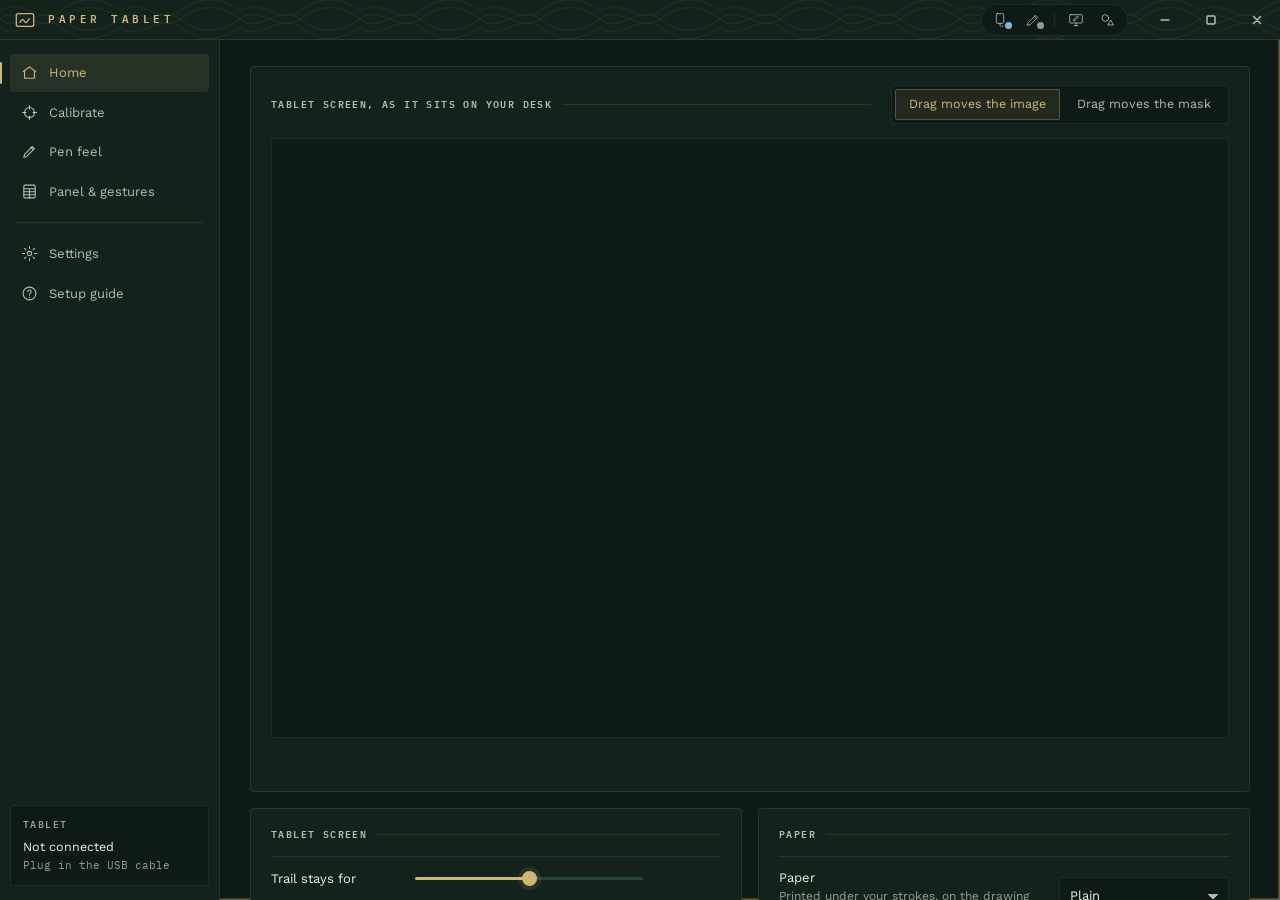
==== commit 991b72f3: "Tablet screen always on; front light bar on the tablet and in the app - The tablet screen starts whe" ====
--- a/pc/web/index.html
+++ b/pc/web/index.html
@@ -19,6 +19,9 @@
   <symbol id="i-guide" viewBox="0 0 24 24"><circle cx="12" cy="12" r="9"/><path d="M9.5 9.5a2.5 2.5 0 1 1 3.5 2.3c-.6.3-1 .9-1 1.6V14M12 17.5v.01"/></symbol>
   <symbol id="i-info" viewBox="0 0 24 24"><circle cx="12" cy="12" r="9"/><path d="M12 11v6M12 7.5v.01"/></symbol>
   <symbol id="i-warn" viewBox="0 0 24 24"><path d="M12 3l10 18H2z"/><path d="M12 10v5M12 18v.01"/></symbol>
+  <symbol id="i-shape" viewBox="0 0 24 24"><circle cx="8" cy="9" r="5"/><path d="M15 21l4-7 4 7z" transform="translate(-3 -2)"/></symbol>
+  <symbol id="i-plug" viewBox="0 0 24 24"><rect x="5" y="2.5" width="11" height="14.5" rx="1.6"/><path d="M10.5 17v2.2c0 1.6 1.2 2.3 3 2.3h5"/></symbol>
+  <symbol id="i-penwin" viewBox="0 0 24 24"><rect x="2.5" y="4" width="19" height="12.5" rx="1.5"/><path d="M9 20.5h6M12 16.5v4"/><path d="M8.5 13l.7-2.4 4.8-4.8 1.7 1.7-4.8 4.8z"/></symbol>
   <symbol id="i-check" viewBox="0 0 24 24"><path d="M5 12l5 5 9-10"/></symbol>
 </svg>
 
@@ -28,9 +31,14 @@
   </svg>
   <div class="tb-name pywebview-drag-region">PAPER TABLET</div>
   <div class="tb-spacer pywebview-drag-region"></div>
-  <div class="pill" id="pill"><span class="dot" id="pillDot"></span><span id="pillText">Starting…</span></div>
-  <div class="tb-spacer pywebview-drag-region"></div>
-  <div class="themes" id="themes" role="radiogroup" aria-label="Theme"></div>
+  <!-- status lights, then the three switches used most, as icons (tooltips name them) -->
+  <div class="tb-status">
+    <span class="ind" id="indTab" role="img" aria-label="Tablet: starting"><svg><use href="#i-plug"/></svg><i class="dot busy" id="tabDot"></i></span>
+    <span class="ind" id="indPen" role="img" aria-label="Pen: off"><svg><use href="#i-pen"/></svg><i class="dot" id="penDot"></i></span>
+    <span class="tb-sep"></span>
+    <button class="tbt" id="tgOutput" aria-pressed="false"><svg><use href="#i-penwin"/></svg></button>
+    <button class="tbt" id="tgSnap" aria-pressed="false"><svg><use href="#i-shape"/></svg></button>
+  </div>
   <button class="wb" title="Minimise" onclick="api().win_minimize()"><svg viewBox="0 0 12 12"><path d="M2 6h8"/></svg></button>
   <button class="wb" title="Maximise" onclick="toggleMax()"><svg viewBox="0 0 12 12"><rect x="2" y="2" width="8" height="8" rx="1"/></svg></button>
   <button class="wb close" title="Close" onclick="api().win_close()"><svg viewBox="0 0 12 12"><path d="M2.5 2.5l7 7M9.5 2.5l-7 7"/></svg></button>
@@ -40,9 +48,7 @@
   <nav class="sidebar">
     <button class="nav on" data-view="home"><svg><use href="#i-home"/></svg>Home</button>
     <button class="nav" data-view="calibrate"><svg><use href="#i-target"/></svg>Calibrate</button>
-    <button class="nav" data-view="mapping"><svg><use href="#i-display"/></svg>Screen area</button>
     <button class="nav" data-view="pen"><svg><use href="#i-pen"/></svg>Pen feel</button>
-    <button class="nav" data-view="screen"><svg><use href="#i-tablet"/></svg>Tablet screen</button>
     <button class="nav" data-view="panel"><svg><use href="#i-grid"/></svg>Panel &amp; gestures</button>
     <div class="nav-sep"></div>
     <button class="nav" data-view="settings"><svg><use href="#i-gear"/></svg>Settings</button>
@@ -57,126 +63,59 @@
 
   <main class="main"><div class="content">
 
-    <!-- HOME -->
+    <!-- HOME: what the tablet screen shows, with the live pen, and the settings for what it shows -->
     <section class="view on" id="view-home">
-      <div class="hero">
-        <div class="pane hero-status">
-          <div class="state"><span class="dot" id="heroDot"></span><span class="lbl" id="heroLbl">Status</span></div>
-          <div class="big" id="heroTitle">Getting ready…</div>
-          <p class="lead" id="heroText"></p>
-          <div class="row mt2" id="heroActions"></div>
-        </div>
-        <div class="toggles">
-          <label class="tcard" id="cardOutput">
-            <div class="ic"><svg><use href="#i-pen"/></svg></div>
-            <div class="tx"><div class="t1">Pen in Windows</div><div class="t2">Draw in Photoshop, Krita, anything</div></div>
-            <span class="switch"><input type="checkbox" id="swOutput"><span class="track"></span></span>
-          </label>
-          <label class="tcard" id="cardScreen">
-            <div class="ic"><svg><use href="#i-tablet"/></svg></div>
-            <div class="tx"><div class="t1">Tablet screen</div><div class="t2">Shows your strokes on the tablet as a fading trail</div></div>
-            <span class="switch"><input type="checkbox" id="swScreen"><span class="track"></span></span>
-          </label>
-        </div>
-      </div>
-      <div class="grid2 mt" style="grid-template-columns:1fr 300px">
+      <div class="banner" id="banner" hidden>
+        <span class="dot" id="banDot"></span>
+        <div class="tx"><div class="t1" id="banTitle"></div><div class="t2" id="banText"></div></div>
+        <div class="row" id="banActions"></div>
+      </div>
       <div class="pane">
-        <div class="pane-title">Live pen</div>
-        <div class="preview-wrap" style="height:330px"><canvas id="homePreview"></canvas></div>
-        <div class="row between">
+        <div class="stage-head">
+          <div class="pane-title">Tablet screen, as it sits on your desk</div>
+          <span class="hint" id="scrHint"></span>
+          <div class="seg" id="scrDrag"><button data-v="trace" class="on">Drag moves the image</button><button data-v="mask">Drag moves the mask</button></div>
+        </div>
+        <div class="preview-wrap stage" id="scrWrap"><canvas id="scrPreview"></canvas></div>
+        <div class="row between mts">
           <div class="readout" id="homeReadout"></div>
-          <div class="legend mts"><span><i style="background:var(--accent2-b)"></i>reaches your display</span><span><i style="border:1.5px dashed var(--accent)"></i>active area</span></div>
-        </div>
-      </div>
-        <div class="pane">
-            <div class="pane-title">When you plug in</div>
-            <div class="opt"><div class="tx"><div class="t1">Connect automatically</div></div>
-              <label class="switch"><input type="checkbox" data-key="auto_connect"><span class="track"></span></label></div>
-            <div class="opt"><div class="tx"><div class="t1">Turn on the pen</div></div>
-              <label class="switch"><input type="checkbox" data-key="auto_output"><span class="track"></span></label></div>
-            <div class="opt"><div class="tx"><div class="t1">Show the tablet screen</div></div>
-              <label class="switch"><input type="checkbox" data-key="auto_screen"><span class="track"></span></label></div>
-            <p class="hint mt">With these on, plugging in is all it takes. Unplug and the tablet goes straight back to your notebooks.</p>
-        </div>
-      </div>
-    </section>
-
-    <!-- CALIBRATE -->
-    <section class="view" id="view-calibrate">
-      <h1>Calibrate</h1>
-      <p class="lead">Calibration teaches the app exactly where your pen touches, and which way round the tablet sits on your desk. Do it once, and again if you move the tablet to a different position.</p>
-      <div class="pane mt2">
-        <div class="pane-title">1 · How is your tablet lying?</div>
-        <p class="hint">Look at where the power button and the cable are, and pick the picture that matches your desk. <span class="legend"><i class="lg-btn"></i>power button <i class="lg-cab"></i>USB-C cable</span></p>
-        <div class="positions mt" id="calPositions"></div>
-        <div id="posWarn"></div>
-      </div>
-      <div class="pane mt">
-        <div class="pane-title">2 · Choose targets</div>
-        <div class="modes" id="calModes">
-          <button class="mode on" data-mode="sheet9"><div class="t1">9 targets<span class="tag">best</span></div><div class="t2">Shown on the tablet screen (or the printed sheet). Most precise.</div></button>
-          <button class="mode" data-mode="sheet4"><div class="t1">4 targets</div><div class="t2">The four corner targets only. Quicker.</div></button>
-          <button class="mode" data-mode="corners"><div class="t1">Screen corners</div><div class="t2">No targets needed. Tap the four corners of the screen.</div></button>
-        </div>
-      </div>
-      <div class="pane mt">
-        <div class="pane-title">3 · Tap each target with the pen</div>
-        <div class="calbox">
-          <svg class="targets" id="calSvg" viewBox="0 0 400 300"></svg>
-          <div>
-            <div class="prompt" id="calPrompt">Ready when you are.</div>
-            <p class="hint mts" id="calHint">Hold the tablet the way you'll use it. Tap the centre of each target, firmly and once. The targets also appear on the tablet itself while the tablet screen is on.</p>
-            <div class="progress"><i id="calBar"></i></div>
-            <div class="row mt">
-              <button class="btn acc lg" id="calStart">Start calibration</button>
-              <button class="btn ghost" id="calCancel" style="display:none">Cancel</button>
-            </div>
-            <div id="calResult" class="mt"></div>
-          </div>
-        </div>
-      </div>
-      <div class="pane mt">
-        <div class="pane-title">Saved calibration</div>
-        <div id="calSaved" class="hint"></div>
-        <p class="hint mt">No tablet screen? Open the <a onclick="api().open_calibration_pdf()">printable target sheet</a> on the tablet instead (it's in the <code>tablet</code> folder).</p>
-      </div>
-    </section>
-
-    <!-- MAPPING -->
-    <section class="view" id="view-mapping">
-      <h1>Screen area</h1>
-      <p class="lead">Choose which display the pen draws on and how the tablet fits it. Drag a box on the picture to use only part of the tablet.</p>
-      <div class="pane mt2">
-          <div class="pane-title">Tablet, as it sits on your desk</div>
-          <div class="preview-wrap drag" style="height:400px" id="mapWrap"><canvas id="mapPreview"></canvas></div>
-          <div class="row between mts">
-            <div class="legend"><span><i style="background:var(--accent2-b)"></i>reaches your display</span><span><i style="border:1.5px dashed var(--accent)"></i>active area</span><span><i style="background:rgba(0,0,0,0.55)"></i>pen mask</span></div>
-            <div class="row"><span class="hint" id="dragHint"></span><div class="seg" id="dragWhat"><button data-v="area" class="on">Drag sets the area</button><button data-v="mask">Drag moves the mask</button></div></div>
-          </div>
-        </div>
-      <div class="grid2 mt2">
-        <div class="stack">
-          <div class="pane">
-            <div class="pane-title">Display</div>
-            <select class="input" data-key="monitor" data-type="int" id="monSel"></select>
-          </div>
-          <div class="pane">
-            <div class="pane-title">Fit</div>
-            <div class="seg" data-key="fit">
-              <button data-v="crop">Fill display</button><button data-v="letterbox">Whole tablet</button><button data-v="stretch">Stretch</button>
-            </div>
-            <p class="hint mt" id="fitHint"></p>
-          </div>
-          <div class="pane">
-            <div class="pane-title">Active area</div>
-            <div class="row">
-              <button class="btn" onclick="setArea([0,0,1,1])">Whole tablet</button>
-              <button class="btn" onclick="setArea([0.1,0.1,0.9,0.9])">Inside the targets</button>
-            </div>
-            <div class="readout" id="areaText"></div>
-          </div>
-        </div>
-        <div class="stack">
+          <span class="hint" id="scrNote"></span>
+        </div>
+      </div>
+      <div class="home-grid mt">
+        <div class="stack">
+          <div class="pane">
+            <div class="pane-title">Tablet screen</div>
+            <div class="opt" style="display:block"><div class="range-row"><span>Trail stays for</span><input type="range" min="250" max="5250" step="250" id="trailR"><span class="v" id="trailV"></span></div>
+              <p class="hint mts">E-ink can't fade smoothly, so a stroke stays for this long after you lift the pen, then clears in one refresh. Slide all the way right for <b>Until cleared</b>: strokes stay until you press <i>Clear the tablet screen</i> below or a <i>Clear ink</i> button on the panel.</p></div>
+            <div class="opt" style="display:block" id="lightRow"><div class="range-row"><span>Front light</span><input type="range" min="0" max="100" step="10" id="lightR"><span class="v" id="lightV"></span></div>
+              <p class="hint mts">Also on the tablet, under the shortcut panel. Your own light level comes back when you unplug.</p></div>
+            <div class="opt"><div class="tx"><div class="t1">Shortcut panel</div><div class="t2">16 buttons you choose yourself. Tap with a finger or the pen. <a onclick="go('panel')">Customise the buttons</a></div></div>
+              <div class="seg" data-key="panel"><button data-v="left">Left</button><button data-v="right">Right</button><button data-v="off">Off</button></div></div>
+            <div class="opt"><div class="tx"><div class="t1">Finger gestures</div><div class="t2">Three fingers swipe left: undo, right: redo. Two fingers drag to pan, pinch to zoom.</div></div>
+              <label class="switch"><input type="checkbox" data-key="gestures"><span class="track"></span></label></div>
+            <p class="hint mts">Fingers are ignored while the pen is near the screen, so a resting hand does nothing. <span id="lastAction"></span></p>
+            <div class="row mt"><button class="btn" onclick="api().clear_ink()">Clear the tablet screen</button></div>
+          </div>
+          <div class="pane">
+            <div class="pane-title">Tracing image</div>
+            <div class="opt"><div class="tx"><div class="t1">Tracing image</div><div class="t2 clip" id="traceName">None. Show a photo or sketch under your strokes to trace over.</div></div>
+              <div class="row"><button class="btn" onclick="pickTrace()">Choose…</button><button class="btn ghost" id="traceDel" onclick="setKey('trace_file','').then(refresh)">Remove</button></div></div>
+            <div class="opt" style="display:block"><div class="range-row"><span>Image strength</span><input type="range" min="0.1" max="1" step="0.05" data-key="trace_opacity" data-type="float"><span class="v" id="traceV"></span></div></div>
+            <div class="opt"><div class="tx"><div class="t1">Move and zoom it on the tablet</div><div class="t2">While on, one finger drags the image and two fingers zoom it; gestures pause. It turns on by itself when you choose an image; tap the black note on the tablet to finish. A panel button can do this too ("Move image").</div></div>
+              <div class="row"><button class="btn ghost" onclick="resetTrace()">Centre</button><label class="switch"><input type="checkbox" data-key="trace_adjust"><span class="track"></span></label></div></div>
+          </div>
+        </div>
+        <div class="stack">
+          <div class="pane">
+            <div class="pane-title">Paper</div>
+            <div class="opt"><div class="tx"><div class="t1">Paper</div><div class="t2">Printed under your strokes, on the drawing area only</div></div>
+              <select class="input" data-key="paper" style="width:170px">
+                <option value="plain">Plain</option><option value="lined">Lined</option><option value="squared">Squared</option>
+                <option value="dots">Dots</option><option value="cross">Crosses</option><option value="blueprint">Blueprint (5 × 5)</option>
+                <option value="isometric">Isometric</option></select></div>
+            <div class="opt" style="display:block"><div class="range-row"><span>Line spacing</span><input type="range" min="3" max="15" step="0.5" data-key="paper_mm" data-type="float"><span class="v" id="paperV"></span></div></div>
+          </div>
           <div class="pane">
             <div class="pane-title">Pen mask</div>
             <div class="prof-row">
@@ -195,6 +134,53 @@
             <div class="opt"><div class="tx"><div class="t1">Invert or clear</div><div class="t2">Invert swaps black and white, and pressing it again swaps them back. The tablet has the same toggle under its mask corner tab.</div></div>
               <div class="row"><button class="btn ghost" id="maskInv" onclick="maskInvert()">Invert</button><button class="btn ghost" onclick="maskOp('clear')">Clear</button></div></div>
           </div>
+          <div class="pane">
+            <div class="pane-title">Shapes</div>
+            <div class="opt"><div class="tx"><div class="t1">Hold for</div><div class="t2">Draw a line, circle, rectangle or triangle and keep the pen still: it becomes a clean shape. The shapes button in the title bar turns it on and off.</div></div>
+              <div class="seg" data-key="snap_hold_ms"><button data-v="400">0.4 s</button><button data-v="600">0.6 s</button><button data-v="900">0.9 s</button></div></div>
+            <div class="field mt"><span class="lbl">Only in these apps (program names, comma separated)</span><input class="input mono" data-key="snap_apps"></div>
+            <p class="hint mts">The app swaps your stroke by pressing Ctrl+Z and drawing the clean shape, so it only snaps in drawing programs where Ctrl+Z undoes one stroke. <span id="snapLast"></span></p>
+          </div>
+        </div>
+      </div>
+    </section>
+
+    <!-- CALIBRATE -->
+    <section class="view" id="view-calibrate">
+      <h1>Calibrate</h1>
+      <p class="lead">Calibration teaches the app exactly where your pen touches, and which way round the tablet sits on your desk. Do it once, and again if you move the tablet to a different position.</p>
+      <div class="pane mt2">
+        <div class="pane-title">Calibration</div>
+        <div class="cal-head">
+          <div id="calSaved" class="hint"></div>
+          <button class="btn acc lg" id="calOpen" onclick="Cal.open()">Calibrate</button>
+        </div>
+        <div id="calPageWarn"></div>
+      </div>
+      <div class="pane mt">
+        <div class="pane-title">Screen area</div>
+        <p class="hint">Which display the pen draws on, how the tablet fits it, and the part of the tablet you use. Drag a box on the picture to use only part of it.</p>
+        <div class="area-grid mt">
+          <div>
+            <div class="preview-wrap drag area-pic" id="mapWrap"><canvas id="mapPreview"></canvas></div>
+            <div class="row between mts">
+              <div class="legend"><span><i style="background:var(--accent2-b)"></i>reaches your display</span><span><i style="border:1.5px dashed var(--accent)"></i>active area</span></div>
+              <span class="hint" id="dragHint"></span>
+            </div>
+            <div class="readout ratios" id="ratios"></div>
+          </div>
+          <div>
+            <select class="input" data-key="monitor" data-type="int" id="monSel"></select>
+            <div class="opt mt"><div class="tx"><div class="t1">Fit</div><div class="t2" id="fitHint"></div></div>
+              <div class="seg" data-key="fit">
+                <button data-v="crop">Fill display</button><button data-v="letterbox">Whole tablet</button><button data-v="stretch">Stretch</button>
+              </div></div>
+            <div class="opt"><div class="tx"><div class="t1">Active area</div><div class="t2 mono" id="areaText"></div></div>
+              <div class="row">
+                <button class="btn" onclick="setArea([0,0,1,1])">Whole tablet</button>
+                <button class="btn" onclick="setArea([0.1,0.1,0.9,0.9])">Inside the targets</button>
+              </div></div>
+          </div>
         </div>
       </div>
     </section>
@@ -212,6 +198,8 @@
           <div class="scale" style="margin-left:144px;margin-right:78px"><span>softer: light touch draws dark</span><span>firmer</span></div>
           <div class="range-row mt"><span>Ignore light touch</span><input type="range" min="0" max="0.3" step="0.01" data-key="threshold" data-type="float"><span class="v" id="threshV"></span></div>
         </div>
+        </div>
+        <div class="stack">
           <div class="pane">
             <div class="pane-title">Options</div>
             <div class="opt"><div class="tx"><div class="t1">Send pen tilt</div><div class="t2">For brushes that respond to angle</div></div>
@@ -222,73 +210,12 @@
               <select class="input" data-key="feedback" style="width:150px"><option value="indirect">Cursor only</option><option value="default">Windows default</option><option value="none">None</option></select></div>
           </div>
           <div class="pane">
-            <div class="pane-title">Shapes</div>
-            <div class="opt"><div class="tx"><div class="t1">Hold to snap</div><div class="t2">Draw a line, circle, rectangle or triangle and keep the pen still: it becomes a clean shape</div></div>
-              <label class="switch"><input type="checkbox" data-key="snap"><span class="track"></span></label></div>
-            <div class="opt"><div class="tx"><div class="t1">Hold for</div></div>
-              <div class="seg" data-key="snap_hold_ms"><button data-v="400">0.4 s</button><button data-v="600">0.6 s</button><button data-v="900">0.9 s</button></div></div>
-            <div class="field mt"><span class="lbl">Only in these apps (program names, comma separated)</span><input class="input mono" data-key="snap_apps"></div>
-            <p class="hint mts">The app swaps your stroke by pressing Ctrl+Z and drawing the clean shape, so it only snaps in drawing programs where Ctrl+Z undoes one stroke. <span id="snapLast"></span></p>
-          </div>
-        </div>
-        <div class="stack">
-          <div class="pane">
             <div class="pane-title">Full-range check</div>
             <p class="hint">Press as hard as you comfortably can once. The bar should get near the end.</p>
             <div class="meter mt"><i id="peakBar"></i></div>
             <div class="row between mts"><span class="readout" id="peakText" style="margin:0"></span><button class="btn ghost" onclick="api().reset_peak()">Reset</button></div>
           </div>
-          <div class="pane">
-            <div class="pane-title">Report rate</div>
-            <div class="readout" id="rateText" style="margin:0"></div>
-            <p class="hint mts">Every report from the tablet's digitizer goes to Windows as it arrives; there is no fixed frame rate in between. Draw a few strokes to measure.</p>
-          </div>
           <div class="note"><svg><use href="#i-info"/></svg><div>Photoshop: turn on <b>Pen Pressure</b> for brush size or opacity. Krita and Clip Studio: choose <b>Windows Ink</b> as the tablet input.</div></div>
-        </div>
-      </div>
-    </section>
-
-    <!-- TABLET SCREEN -->
-    <section class="view" id="view-screen">
-      <h1>Tablet screen</h1>
-      <p class="lead">While it's on, the tablet shows your strokes as you draw, plus the calibration targets. Your notebooks stay safe: the notebook app pauses and comes straight back when you turn this off or unplug.</p>
-      <div class="grid2 mt2">
-        <div class="pane">
-          <div class="pane-title">Display</div>
-          <div class="opt"><div class="tx"><div class="t1">Tablet screen</div><div class="t2" id="scrState"></div></div>
-            <label class="switch"><input type="checkbox" id="swScreen2"><span class="track"></span></label></div>
-          <div class="opt"><div class="tx"><div class="t1">Rotation</div><div class="t2">Match calibration follows how the tablet sits</div></div>
-            <select class="input" data-key="companion_rot" id="rotSel" style="width:220px"></select></div>
-          <div class="opt" style="display:block"><div class="range-row"><span>Trail stays for</span><input type="range" min="250" max="5250" step="250" id="trailR"><span class="v" id="trailV"></span></div>
-            <p class="hint mts">E-ink can't fade smoothly, so a stroke stays for this long after you lift the pen, then clears in one refresh. Slide all the way right for <b>Until cleared</b>: strokes stay until you press <i>Clear the tablet screen</i> below or a <i>Clear ink</i> button on the panel.</p></div>
-          <div class="opt"><div class="tx"><div class="t1">Shortcut panel</div><div class="t2">16 buttons you choose yourself. Tap with a finger or the pen. <a onclick="go('panel')">Customise the buttons</a></div></div>
-            <div class="seg" data-key="panel"><button data-v="left">Left</button><button data-v="right">Right</button><button data-v="off">Off</button></div></div>
-          <div class="opt"><div class="tx"><div class="t1">Finger gestures</div><div class="t2">Three fingers swipe left: undo, right: redo. Two fingers drag to pan, pinch to zoom.</div></div>
-            <label class="switch"><input type="checkbox" data-key="gestures"><span class="track"></span></label></div>
-          <p class="hint mts">Fingers are ignored while the pen is near the screen, so a resting hand does nothing. <span id="lastAction"></span></p>
-          <div class="row mt"><button class="btn" onclick="api().clear_ink()">Clear the tablet screen</button></div>
-        </div>
-        <div class="stack">
-        <div class="pane">
-          <div class="pane-title">Paper and tracing</div>
-          <div class="opt"><div class="tx"><div class="t1">Paper</div><div class="t2">Printed under your strokes, on the drawing area only</div></div>
-            <select class="input" data-key="paper" style="width:170px">
-              <option value="plain">Plain</option><option value="lined">Lined</option><option value="squared">Squared</option>
-              <option value="dots">Dots</option><option value="cross">Crosses</option><option value="blueprint">Blueprint (5 × 5)</option>
-              <option value="isometric">Isometric</option></select></div>
-          <div class="opt" style="display:block"><div class="range-row"><span>Line spacing</span><input type="range" min="3" max="15" step="0.5" data-key="paper_mm" data-type="float"><span class="v" id="paperV"></span></div></div>
-          <div class="opt"><div class="tx"><div class="t1">Tracing image</div><div class="t2 clip" id="traceName">None. Show a photo or sketch under your strokes to trace over.</div></div>
-            <div class="row"><button class="btn" onclick="pickTrace()">Choose…</button><button class="btn ghost" id="traceDel" onclick="setKey('trace_file','').then(refresh)">Remove</button></div></div>
-          <div class="opt" style="display:block"><div class="range-row"><span>Image strength</span><input type="range" min="0.1" max="1" step="0.05" data-key="trace_opacity" data-type="float"><span class="v" id="traceV"></span></div></div>
-          <div class="opt"><div class="tx"><div class="t1">Move and zoom it on the tablet</div><div class="t2">While on, one finger drags the image and two fingers zoom it; gestures pause. It turns on by itself when you choose an image; tap the black note on the tablet to finish. A panel button can do this too ("Move image").</div></div>
-            <div class="row"><button class="btn ghost" onclick="resetTrace()">Centre</button><label class="switch"><input type="checkbox" data-key="trace_adjust"><span class="track"></span></label></div></div>
-          <div class="opt"><div class="tx"><div class="t1">Front light to full</div><div class="t2">Lights the screen evenly for tracing. It's a front light, so it lights the image on screen rather than shining through paper laid on top. Your light level comes back when the tablet screen turns off.</div></div>
-            <label class="switch"><input type="checkbox" data-key="light"><span class="track"></span></label></div>
-        </div>
-        <div class="pane">
-          <div class="pane-title">Tablet log</div>
-          <div class="log" id="scrLog"></div>
-        </div>
         </div>
       </div>
     </section>
@@ -298,47 +225,21 @@
       <h1>Panel &amp; gestures</h1>
       <p class="lead">This is the panel exactly as the tablet draws it. Click a button to change it, drag one onto another to swap them. Changes reach the tablet straight away.</p>
       <div class="pe mt2">
-        <div class="pane pe-mock">
-          <div class="pane-title">On the tablet</div>
-          <div class="prof-row">
-            <select class="input" id="profSel" title="Button sets: switch between them with the arrows on the tablet"></select>
-            <input class="input" id="profName" maxlength="24" placeholder="Profile name" title="Rename this profile">
-            <button class="btn" id="profNew" title="A new profile with the default buttons">New</button>
-            <button class="btn" id="profDup" title="A copy of this profile">Duplicate</button>
-            <button class="btn ghost" id="profDel">Delete</button>
-          </div>
-          <div class="pm-wrap" id="pmWrap"></div>
-          <div class="row between mts">
-            <span class="hint" id="pmNote"></span>
-            <button class="btn ghost" id="pmReset">Restore defaults</button>
-          </div>
-        </div>
-        <div class="stack">
-          <div class="pane" id="peEditor">
-            <div class="pane-title" id="peTitle">Button</div>
-            <div class="field"><span class="lbl">Title on the button</span><input class="input" id="peName" maxlength="14" placeholder="e.g. Save"></div>
-            <div class="field mt"><span class="lbl">What it does</span>
-              <div class="kinds" id="peKinds">
-                <button data-k="shortcut"><b>Shortcut</b><span>Taps a key or combination</span></button>
-                <button data-k="hold"><b>Hold key</b><span>Held while you touch it; a quick tap locks it</span></button>
-                <button data-k="pen"><b>Pen on/off</b><span>Pauses the pen in Windows</span></button>
-                <button data-k="snap"><b>Shapes on/off</b><span>Hold-to-snap shapes</span></button>
-                <button data-k="clear"><b>Clear ink</b><span>Only useful if trails are set to stay</span></button>
-                <button data-k="trace"><b>Move image</b><span>Fingers move and zoom the tracing image</span></button>
-                <button data-k="light"><b>Light on/off</b><span>Front light to full for tracing</span></button>
-                <button data-k="mask"><b>Invert mask</b><span>Swaps black and white in the mask in use</span></button>
-                <button data-k="none"><b>Empty</b><span>Leaves a gap</span></button>
-              </div>
-            </div>
-            <div class="field mt" id="peKeysRow"><span class="lbl">Key or combination</span>
-              <div class="row">
-                <input class="input mono" id="peKeys" placeholder="ctrl+shift+s">
-                <button class="btn blue" id="peRecord">Record</button>
-              </div>
-              <div class="hint" id="peKeysHint"></div>
-            </div>
-            <div class="field mt"><span class="lbl">Or pick a common one</span>
-              <select class="input" id="pePreset"></select></div>
+        <div class="stack">
+          <div class="pane pe-mock">
+            <div class="pane-title">On the tablet</div>
+            <div class="prof-row">
+              <select class="input" id="profSel" title="Button sets: switch between them with the arrows on the tablet"></select>
+              <input class="input" id="profName" maxlength="24" placeholder="Profile name" title="Rename this profile">
+              <button class="btn" id="profNew" title="A new profile with the default buttons">New</button>
+              <button class="btn" id="profDup" title="A copy of this profile">Duplicate</button>
+              <button class="btn ghost" id="profDel">Delete</button>
+            </div>
+            <div class="pm-wrap" id="pmWrap"></div>
+            <div class="row between mts">
+              <span class="hint" id="pmNote"></span>
+              <button class="btn ghost" id="pmReset">Restore defaults</button>
+            </div>
           </div>
           <div class="pane">
             <div class="pane-title">Panel</div>
@@ -355,6 +256,34 @@
             <div class="opt"><div class="tx"><div class="t1">Swipe step</div><div class="t2">How far a 3-finger swipe goes for each undo or redo; drag back to take steps back</div></div>
               <div class="seg" data-key="swipe_step"><button data-v="70">Short</button><button data-v="100">Medium</button><button data-v="150">Long</button></div></div>
           </div>
+        </div>
+        <div class="stack">
+          <div class="pane" id="peEditor">
+            <div class="pane-title" id="peTitle">Button</div>
+            <div class="field"><span class="lbl">Title on the button</span><input class="input" id="peName" maxlength="14" placeholder="e.g. Save"></div>
+            <div class="field mt"><span class="lbl">What it does</span>
+              <div class="kinds" id="peKinds">
+                <button data-k="shortcut"><b>Shortcut</b><span>Taps a key or combination</span></button>
+                <button data-k="hold"><b>Hold key</b><span>Held while you touch it; a quick tap locks it</span></button>
+                <button data-k="pen"><b>Pen on/off</b><span>Pauses the pen in Windows</span></button>
+                <button data-k="snap"><b>Shapes on/off</b><span>Hold-to-snap shapes</span></button>
+                <button data-k="clear"><b>Clear ink</b><span>Only useful if trails are set to stay</span></button>
+                <button data-k="trace"><b>Move image</b><span>Fingers move and zoom the tracing image</span></button>
+                <button data-k="light"><b>Light full / back</b><span>Front light to full for tracing, tap again for your level</span></button>
+                <button data-k="mask"><b>Invert mask</b><span>Swaps black and white in the mask in use</span></button>
+                <button data-k="none"><b>Empty</b><span>Leaves a gap</span></button>
+              </div>
+            </div>
+            <div class="field mt" id="peKeysRow"><span class="lbl">Key or combination</span>
+              <div class="row">
+                <input class="input mono" id="peKeys" placeholder="ctrl+shift+s">
+                <button class="btn blue" id="peRecord">Record</button>
+              </div>
+              <div class="hint" id="peKeysHint"></div>
+            </div>
+            <div class="field mt"><span class="lbl">Or pick a common one</span>
+              <select class="input" id="pePreset"></select></div>
+          </div>
           <div class="pane">
             <div class="pane-title">Tap gestures</div>
             <p class="hint">Quick taps anywhere on the drawing area. Leave the keys empty to switch one off. Fingers are ignored while the pen is near.</p>
@@ -368,27 +297,46 @@
     <section class="view" id="view-settings">
       <h1>Settings</h1>
       <div class="grid2 mt2">
-        <div class="pane">
-          <div class="pane-title">Connection</div>
-          <div class="stack">
-            <div class="field"><span class="lbl">Tablet address</span><input class="input mono" data-key="host"></div>
-            <div class="field"><span class="lbl">User</span><input class="input mono" data-key="user"></div>
-            <div class="field"><span class="lbl">Key file (optional)</span><input class="input mono" data-key="key" placeholder="the app's own key is used by default"></div>
-            <div class="row"><button class="btn" id="btnConnect">Connect now</button><button class="btn ghost" id="btnDisconnect">Disconnect</button></div>
-            <div class="opt"><div class="tx"><div class="t1">Connect over Wi-Fi too</div><div class="t2" id="wifiInfo"></div></div>
-              <label class="switch"><input type="checkbox" id="wifiOn"><span class="track"></span></label></div>
-            <p class="hint">This switches on reMarkable's own SSH over Wi-Fi on the tablet (with the cable plugged in), so the tablet's login is reachable on your network. The app only logs in with its key and only to this tablet, but the tablet's password works there too, so use it on networks you trust, and switch it off elsewhere. Wi-Fi adds a little lag compared with the cable.</p>
-          </div>
-        </div>
-        <div class="pane">
-          <div class="pane-title">Behaviour</div>
-          <div class="opt"><div class="tx"><div class="t1">Keep the notebook from reacting to the pen</div><div class="t2">Only matters when the tablet screen is off. Taps then go to Windows only.</div></div>
-            <label class="switch"><input type="checkbox" data-key="grab"><span class="track"></span></label></div>
-          <div class="opt"><div class="tx"><div class="t1">Keep running in the tray when the window is closed</div><div class="t2">The pen keeps working. Open or exit Paper Tablet from its tray icon.</div></div>
-            <label class="switch"><input type="checkbox" data-key="close_to_tray"><span class="track"></span></label></div>
-          <div class="opt"><div class="tx"><div class="t1">Setup guide</div><div class="t2">Walk through developer mode and the cable again</div></div>
-            <button class="btn" onclick="Wizard.open()">Open</button></div>
-          <div class="opt"><div class="tx"><div class="t1">About</div><div class="t2">Paper Tablet <span id="appVersion"></span>, for reMarkable Paper Pro (reMarkable 2 and 1 in beta). Not affiliated with reMarkable AS. Fonts: IBM Plex (SIL OFL).</div></div></div>
+        <div class="stack">
+          <div class="pane">
+            <div class="pane-title">Connection</div>
+            <div class="stack">
+              <div class="field"><span class="lbl">Tablet address</span><input class="input mono" data-key="host"></div>
+              <div class="field"><span class="lbl">User</span><input class="input mono" data-key="user"></div>
+              <div class="field"><span class="lbl">Key file (optional)</span><input class="input mono" data-key="key" placeholder="the app's own key is used by default"></div>
+              <div class="row"><button class="btn" id="btnConnect">Connect now</button><button class="btn ghost" id="btnDisconnect">Disconnect</button></div>
+              <div class="opt"><div class="tx"><div class="t1">Connect over Wi-Fi too</div><div class="t2" id="wifiInfo"></div></div>
+                <label class="switch"><input type="checkbox" id="wifiOn"><span class="track"></span></label></div>
+              <p class="hint">This switches on reMarkable's own SSH over Wi-Fi on the tablet (with the cable plugged in), so the tablet's login is reachable on your network. The app only logs in with its key and only to this tablet, but the tablet's password works there too, so use it on networks you trust, and switch it off elsewhere. Wi-Fi adds a little lag compared with the cable.</p>
+            </div>
+          </div>
+          <div class="pane">
+            <div class="pane-title">Tablet log</div>
+            <div class="log" id="scrLog"></div>
+          </div>
+        </div>
+        <div class="stack">
+          <div class="pane">
+            <div class="pane-title">Behaviour</div>
+            <div class="opt"><div class="tx"><div class="t1">Keep running in the tray when the window is closed</div><div class="t2">The pen keeps working. Open or exit Paper Tablet from its tray icon.</div></div>
+              <label class="switch"><input type="checkbox" data-key="close_to_tray"><span class="track"></span></label></div>
+            <details class="disclose">
+              <summary><div class="tx"><div class="t1">Theme</div><div class="t2" id="themeName"></div></div>
+                <svg class="chev" viewBox="0 0 12 12"><path d="M3 4.5l3 3 3-3"/></svg></summary>
+              <div class="themes" id="themes" role="radiogroup" aria-label="Theme"></div>
+            </details>
+            <div class="opt"><div class="tx"><div class="t1">Setup guide</div><div class="t2">Walk through developer mode and the cable again</div></div>
+              <button class="btn" onclick="Wizard.open()">Open</button></div>
+            <div class="opt"><div class="tx"><div class="t1">About</div><div class="t2">Paper Tablet <span id="appVersion"></span>, for reMarkable Paper Pro (reMarkable 2 and 1 in beta). Not affiliated with reMarkable AS. Fonts: IBM Plex (SIL OFL).</div></div></div>
+          </div>
+          <div class="pane">
+            <div class="pane-title">When you plug in</div>
+            <div class="opt"><div class="tx"><div class="t1">Connect automatically</div></div>
+              <label class="switch"><input type="checkbox" data-key="auto_connect"><span class="track"></span></label></div>
+            <div class="opt"><div class="tx"><div class="t1">Turn on the pen</div></div>
+              <label class="switch"><input type="checkbox" data-key="auto_output"><span class="track"></span></label></div>
+            <p class="hint mts">With these on, plugging in is all it takes. Unplug and the tablet goes straight back to your notebooks.</p>
+          </div>
         </div>
       </div>
     </section>
@@ -410,6 +358,53 @@
   </div>
 </div>
 
+<!-- CALIBRATION: three steps, one at a time -->
+<div class="overlay cal" id="calwin">
+  <div class="wizard">
+    <aside class="wz-side" id="cwSide"><div class="lbl">Calibration</div></aside>
+    <section class="wz-main">
+      <div class="wz-body">
+        <div class="cw-step" data-step="0">
+          <div class="lbl">Step 1 of 3</div><h1 class="mt">How is your tablet lying?</h1>
+          <p class="lead">Put the tablet where it will sit on your desk, the way round you'll use it. Look at where the power button and the cable are, and pick the picture that matches. <span class="legend"><i class="lg-btn"></i>power button <i class="lg-cab"></i>USB-C cable</span></p>
+          <div class="positions mt2" id="calPositions"></div>
+          <div id="posWarn"></div>
+        </div>
+        <div class="cw-step" data-step="1">
+          <div class="lbl">Step 2 of 3</div><h1 class="mt">Choose the targets</h1>
+          <p class="lead">More targets make it more precise. The targets appear on the tablet screen, turned the way your tablet sits.</p>
+          <div class="modes mt2" id="calModes">
+            <button class="mode on" data-mode="sheet9"><div class="t1">9 targets<span class="tag">best</span></div><div class="t2">Shown on the tablet screen (or the printed sheet). Most precise.</div></button>
+            <button class="mode" data-mode="sheet4"><div class="t1">4 targets</div><div class="t2">The four corner targets only. Quicker.</div></button>
+            <button class="mode" data-mode="corners"><div class="t1">Screen corners</div><div class="t2">No targets needed. Tap the four corners of the screen.</div></button>
+          </div>
+          <p class="hint mt">No tablet screen? Open the <a onclick="api().open_calibration_pdf()">printable target sheet</a> on the tablet instead (it's in the <code>tablet</code> folder).</p>
+        </div>
+        <div class="cw-step" data-step="2">
+          <div class="lbl">Step 3 of 3</div><h1 class="mt">Tap each target with the pen</h1>
+          <div class="calbox mt2">
+            <svg class="targets" id="calSvg" viewBox="0 0 400 300"></svg>
+            <div>
+              <div class="prompt" id="calPrompt">Ready when you are.</div>
+              <p class="hint mts" id="calHint">Hold the tablet the way you'll use it. Tap the centre of each target, firmly and once.</p>
+              <div class="progress"><i id="calBar"></i></div>
+              <div class="row mt">
+                <button class="btn acc lg" id="calStart">Start calibration</button>
+                <button class="btn ghost" id="calCancel" style="display:none">Cancel</button>
+              </div>
+              <div id="calResult" class="mt"></div>
+            </div>
+          </div>
+        </div>
+      </div>
+      <div class="wz-foot">
+        <button class="btn ghost" id="cwBack">Back</button>
+        <div class="row"><a id="cwClose" style="font-size:12px">Close</a><button class="btn acc" id="cwNext">Continue</button></div>
+      </div>
+    </section>
+  </div>
+</div>
+
 <div class="toast" id="toast"></div>
 <div class="grips"><i data-edge="n"></i><i data-edge="s"></i><i data-edge="w"></i><i data-edge="e"></i>
   <i data-edge="nw"></i><i data-edge="ne"></i><i data-edge="sw"></i><i data-edge="se"></i></div>
--- a/pc/web/app.css
+++ b/pc/web/app.css
@@ -44,12 +44,17 @@
 .wb svg { width:12px; height:12px; stroke:currentColor; fill:none; stroke-width:1.5; stroke-linecap:round; }
 .wb:hover { background:var(--accent-d); color:var(--accent); }
 .wb.close:hover { background:rgba(255,60,60,0.14); color:var(--red); }
-/* theme switcher: one swatch per theme, its background and accent split diagonally */
-.themes { display:flex; align-items:center; gap:8px; padding:0 10px 0 4px; }
-.themes button { width:13px; height:13px; border-radius:50%; background:linear-gradient(135deg, var(--sw-bg) 50%, var(--sw-acc) 50%);
-                 box-shadow:0 0 0 1px color-mix(in srgb, var(--text) 40%, transparent); transition:box-shadow .12s, transform .12s; }
-.themes button:hover { transform:scale(1.18); }
-.themes button.on { box-shadow:0 0 0 1.5px var(--s1), 0 0 0 3px var(--accent); }
+/* status lights and the three main switches, as icons in the middle of the title bar */
+.tb-status { margin-right:8px; display:flex; align-items:center; gap:2px; padding:2px 4px; border:1px solid var(--border2); border-radius:16px; background:var(--bg); }
+.ind, .tbt { position:relative; width:30px; height:26px; display:flex; align-items:center; justify-content:center; border-radius:13px; color:var(--dim2); }
+.ind svg, .tbt svg { width:16px; height:16px; stroke:currentColor; fill:none; stroke-width:1.5; stroke-linecap:round; stroke-linejoin:round; }
+.ind .dot { position:absolute; right:4px; bottom:4px; width:7px; height:7px; box-shadow:0 0 0 2px var(--bg); }
+.ind.ok { color:var(--text); }
+.tb-sep { width:1px; height:16px; background:var(--border2); margin:0 4px; }
+.tbt { transition:color .12s, background .12s; }
+.tbt:hover { color:var(--text); background:var(--s2); }
+.tbt.on { color:var(--accent); background:var(--accent-d); box-shadow:inset 0 0 0 1px var(--accent-b); }
+.tbt:disabled { opacity:0.35; cursor:default; background:none; }
 /* window edges: the window has no frame, so these grips resize it (app.js, winextras.Resizer) */
 .grips i { position:fixed; z-index:1000; }
 .grips [data-edge="n"] { top:0; left:10px; right:10px; height:5px; cursor:ns-resize; }
@@ -81,7 +86,7 @@
 
 .main { flex:1; overflow:hidden; display:flex; flex-direction:column; }
 .content { flex:1; overflow-y:auto; padding:26px 30px 40px; }
-.view { display:none; max-width:1060px; margin:0 auto; animation:enter .22s ease; }
+.view { display:none; max-width:1680px; margin:0 auto; animation:enter .22s ease; }
 .view.on { display:block; }
 @keyframes enter { from { opacity:0; transform:translateY(4px); } }
 h1 { font-size:24px; font-weight:300; letter-spacing:-0.01em; color:var(--ink); }
@@ -101,25 +106,28 @@
 .muted { color:var(--dim2); font-size:12px; }
 .hint { color:var(--dim); font-size:12px; line-height:1.55; }
 
-/* ---------------------------------------------------------------- hero */
-.hero { display:grid; grid-template-columns:1.15fr 1fr; gap:18px; align-items:stretch; }
-.hero-status { padding:24px 24px 22px; background:linear-gradient(135deg, var(--s2), var(--s1) 70%); position:relative; overflow:hidden; }
-.hero-status::after { content:""; position:absolute; right:-80px; top:-80px; width:240px; height:240px; border-radius:50%;
-                      background:radial-gradient(closest-side, var(--accent-d), transparent); pointer-events:none; }
-.state { display:flex; align-items:center; gap:10px; margin-bottom:12px; }
-.state .dot { width:9px; height:9px; }
+/* ---------------------------------------------------------------- home */
+/* status banner: only while something needs doing (not connected, not calibrated, calibrating) */
+.banner { display:flex; align-items:center; gap:14px; padding:14px 18px; margin-bottom:16px; border:1px solid var(--accent-b);
+          border-radius:var(--radius-lg); background:linear-gradient(90deg, var(--accent-d), var(--s1) 70%); }
+.banner[hidden] { display:none; }
+.banner .dot { width:9px; height:9px; }
+.banner .tx { flex:1; min-width:0; }
+.banner .t1 { font-size:15px; color:var(--ink); }
+.banner .t2 { font-size:12.5px; color:var(--dim); }
+.stage-head { display:flex; align-items:center; gap:10px; margin-bottom:14px; }
+.stage-head .pane-title { flex:1; margin:0; }
+/* the picture grows with the window, leaving room for the bars around it */
+.preview-wrap.stage { height:clamp(320px, calc(100vh - 300px), 900px); }
+.ratios { justify-content:flex-end; flex:none !important; }
 .big { font-size:26px; font-weight:300; color:var(--ink); line-height:1.25; }
-.toggles { display:flex; flex-direction:column; gap:10px; }
-.tcard { display:flex; align-items:center; gap:14px; padding:16px 18px; border:1px solid var(--border2); border-radius:var(--radius-lg);
-         background:var(--s1); transition:border-color .15s, background .15s; }
-.tcard.on { border-color:var(--accent-b); background:linear-gradient(90deg, var(--accent-d), var(--s1) 65%); }
-.tcard .ic { width:38px; height:38px; border-radius:50%; border:1px solid var(--border2); display:flex; align-items:center; justify-content:center; color:var(--dim); flex-shrink:0; }
-.tcard.on .ic { color:var(--accent); border-color:var(--accent-b); }
-.tcard .ic svg { width:18px; height:18px; stroke:currentColor; fill:none; stroke-width:1.5; stroke-linecap:round; stroke-linejoin:round; }
-.tcard .tx { flex:1; }
-.tcard .t1 { font-size:14px; color:var(--text); }
-.tcard .t2 { font-size:12px; color:var(--dim2); }
-.tcard.disabled { opacity:0.45; }
+/* Calibrate's screen area: the picture you drag the area on, its settings beside it */
+.area-grid { display:grid; grid-template-columns:minmax(0, 1.5fr) minmax(320px, 1fr); gap:24px; align-items:start; }
+.preview-wrap.area-pic { height:clamp(280px, 46vh, 560px); }
+.area-grid .opt { flex-wrap:wrap; }
+.area-grid .opt .tx { flex-basis:100%; }
+@media (max-width:1180px) { .area-grid { grid-template-columns:minmax(0, 1fr); } }
+.home-grid { display:grid; grid-template-columns:repeat(auto-fit, minmax(380px, 1fr)); gap:16px; align-items:start; }
 
 /* ---------------------------------------------------------------- controls */
 .switch { position:relative; width:40px; height:22px; flex-shrink:0; display:inline-block; }
@@ -192,13 +200,29 @@
 .prompt { font-size:20px; font-weight:300; color:var(--ink); }
 .progress { height:3px; background:var(--s4); border-radius:2px; overflow:hidden; margin-top:14px; }
 .progress > i { display:block; height:100%; background:var(--accent); width:0; transition:width .25s; }
-.resid { display:grid; grid-template-columns:repeat(3, 64px); gap:4px; margin-top:10px; }
-.resid div { font-family:var(--f-mono); font-size:11.5px; text-align:center; padding:6px 0; border-radius:var(--radius); background:var(--s2); color:var(--dim); }
-.resid div.good { color:var(--green); } .resid div.mid { color:var(--amber); } .resid div.bad { color:var(--red); background:rgba(255,93,93,0.08); }
 .note { display:flex; gap:10px; padding:11px 13px; border-radius:var(--radius-lg); background:var(--accent2-d); border:1px solid var(--accent2-b); color:var(--text); font-size:12.5px; }
 .note.warn { background:rgba(255,157,82,0.08); border-color:rgba(255,157,82,0.35); }
 .note.ok { background:rgba(78,203,139,0.08); border-color:rgba(78,203,139,0.35); }
 .note svg { width:16px; height:16px; flex-shrink:0; margin-top:2px; stroke:currentColor; fill:none; stroke-width:1.6; stroke-linecap:round; }
+
+/* a setting folded under a chevron (Settings › Theme) */
+.disclose { border-top:1px solid var(--border2); }
+.disclose summary { list-style:none; display:flex; align-items:center; gap:14px; padding:11px 0; cursor:pointer; }
+.disclose summary::-webkit-details-marker { display:none; }
+.disclose summary .tx { flex:1; }
+.disclose summary .t1 { color:var(--text); }
+.disclose summary .t2 { color:var(--dim2); font-size:12px; }
+.disclose .chev { width:14px; height:14px; margin-right:12px; stroke:var(--dim); fill:none; stroke-width:1.5; stroke-linecap:round; stroke-linejoin:round; transition:transform .15s; }
+.disclose summary:hover .chev { stroke:var(--accent); }
+.disclose[open] .chev { transform:rotate(180deg); }
+/* theme choices: each swatch shows the theme's background and accent, split diagonally */
+.themes { display:grid; grid-template-columns:repeat(auto-fill, minmax(130px, 1fr)); gap:8px; padding:0 0 12px; }
+.themes button { display:flex; align-items:center; gap:9px; padding:9px 11px; border:1px solid var(--border2); border-radius:var(--radius-lg);
+                 background:var(--bg); color:var(--dim); font-size:12.5px; text-align:left; transition:border-color .12s, color .12s; }
+.themes button i { width:16px; height:16px; border-radius:50%; flex-shrink:0; background:linear-gradient(135deg, var(--sw-bg) 50%, var(--sw-acc) 50%);
+                   box-shadow:0 0 0 1px color-mix(in srgb, var(--text) 40%, transparent); }
+.themes button:hover { border-color:var(--dim2); color:var(--text); }
+.themes button.on { border-color:var(--accent-b); background:var(--accent-d); color:var(--accent); }
 
 /* ---------------------------------------------------------------- curve, meter, log */
 .curve { width:100%; height:240px; display:block; }
@@ -242,6 +266,21 @@
 .illus { display:flex; justify-content:center; margin:18px 0 4px; }
 .illus svg { width:300px; height:140px; }
 
+/* the calibration window sits over the setup guide, which opens it */
+.overlay.cal { z-index:25; }
+.cw-step[hidden] { display:none; }
+.cal-head { display:flex; align-items:center; gap:28px; flex-wrap:wrap; }
+/* the saved calibration in one row: summary, a 3 x 3 accuracy map (hover a square), average and worst */
+#calSaved { display:flex; align-items:center; gap:22px; flex-wrap:wrap; color:var(--text); font-size:13px; }
+.cal-map { display:grid; grid-template-columns:repeat(3, 13px); gap:3px; }
+.cal-map i { position:relative; width:13px; height:13px; border-radius:2px; background:var(--green); opacity:0.85; cursor:default; }
+.cal-map i.mid { background:var(--amber); } .cal-map i.bad { background:var(--red); }
+.cal-map i:hover { opacity:1; outline:1.5px solid var(--text); outline-offset:1px; }
+.cal-map i:hover::after { content:attr(data-tip); position:absolute; left:50%; bottom:calc(100% + 8px); transform:translateX(-50%);
+  white-space:nowrap; padding:5px 9px; border-radius:var(--radius); background:var(--s3); border:1px solid var(--border2);
+  font-family:var(--f-mono); font-size:11.5px; color:var(--text); z-index:5; pointer-events:none; }
+.cal-stats { font-family:var(--f-mono); font-size:11.5px; color:var(--dim2); line-height:1.6; }
+.cal-stats b { color:var(--dim); font-weight:400; }
 .toast { position:fixed; bottom:22px; left:50%; transform:translate(-50%, 20px); opacity:0; background:var(--s3); border:1px solid var(--accent-b);
          padding:10px 16px; border-radius:var(--radius-lg); font-size:12.5px; transition:all .25s; pointer-events:none; z-index:30; box-shadow:0 10px 30px rgba(0,0,0,.4); }
 .toast.on { opacity:1; transform:translate(-50%, 0); }
@@ -263,7 +302,7 @@
 .pos:disabled { opacity:.5; cursor:default; }
 
 /* panel buttons editor: the mock-up uses the tablet's own black-on-paper look */
-.pe { display:grid; grid-template-columns:auto minmax(0, 1fr); gap:16px; align-items:start; }
+.pe { display:grid; grid-template-columns:minmax(0, 1fr) minmax(0, 1fr); gap:16px; align-items:start; }
 .pm-wrap { display:flex; justify-content:center; }
 .pm-bezel { padding:14px; background:#1b1d20; border-radius:18px; box-shadow:inset 0 0 0 1px rgba(255,255,255,0.06), 0 12px 30px rgba(0,0,0,.35); }
 .pm-screen { position:relative; background:#ecebe6; overflow:hidden; border-radius:3px; color:#000;
@@ -273,7 +312,9 @@
 .pm-screen.right::after { background:linear-gradient(270deg, transparent 70%, rgba(236,235,230,.9)); }
 .pm-panel { position:absolute; top:0; background:#fff; z-index:1; }
 .pm-edge { position:absolute; top:0; bottom:0; background:#000; }
-.pm-head, .pm-status, .pm-foot { position:absolute; line-height:1.1; }
+.pm-head, .pm-foot { position:absolute; line-height:1.1; }
+.pm-foot { text-align:center; }
+.pm-gbtn { position:absolute; border:solid #000; background:#fff; display:flex; align-items:center; justify-content:center; font-weight:700; }
 .pm-head { font-weight:700; }
 .pm-cell { position:absolute; border:solid #000; background:#fff; display:flex; flex-direction:column; align-items:center;
            justify-content:center; gap:2px; overflow:hidden; cursor:grab; text-align:center; padding:0 3px; transition:box-shadow .1s; }
@@ -305,8 +346,8 @@
 .tap-name { font-size:12.5px; color:var(--text); }
 
 .prof-row { display:flex; gap:8px; align-items:center; margin-bottom:12px; flex-wrap:wrap; }
-.prof-row select { flex:1 1 140px; min-width:120px; }
-.prof-row #profName, .prof-row #maskName { flex:1 1 140px; min-width:110px; }
+.prof-row select { flex:1 1 110px; min-width:90px; }
+.prof-row #profName, .prof-row #maskName { flex:1 1 110px; min-width:90px; }
 .pm-prof { position:absolute; border:solid #000; background:#fff; box-sizing:border-box; display:flex;
   align-items:center; justify-content:center; font-weight:700; color:#000; }
 .pm-prof span { overflow:hidden; white-space:nowrap; text-overflow:ellipsis; }
@@ -314,3 +355,4 @@
 .opt .tx { min-width:0; }
 .t2.clip { overflow:hidden; text-overflow:ellipsis; white-space:nowrap; }
 .legend span + span { margin-left:16px; }
+[hidden] { display:none !important; }
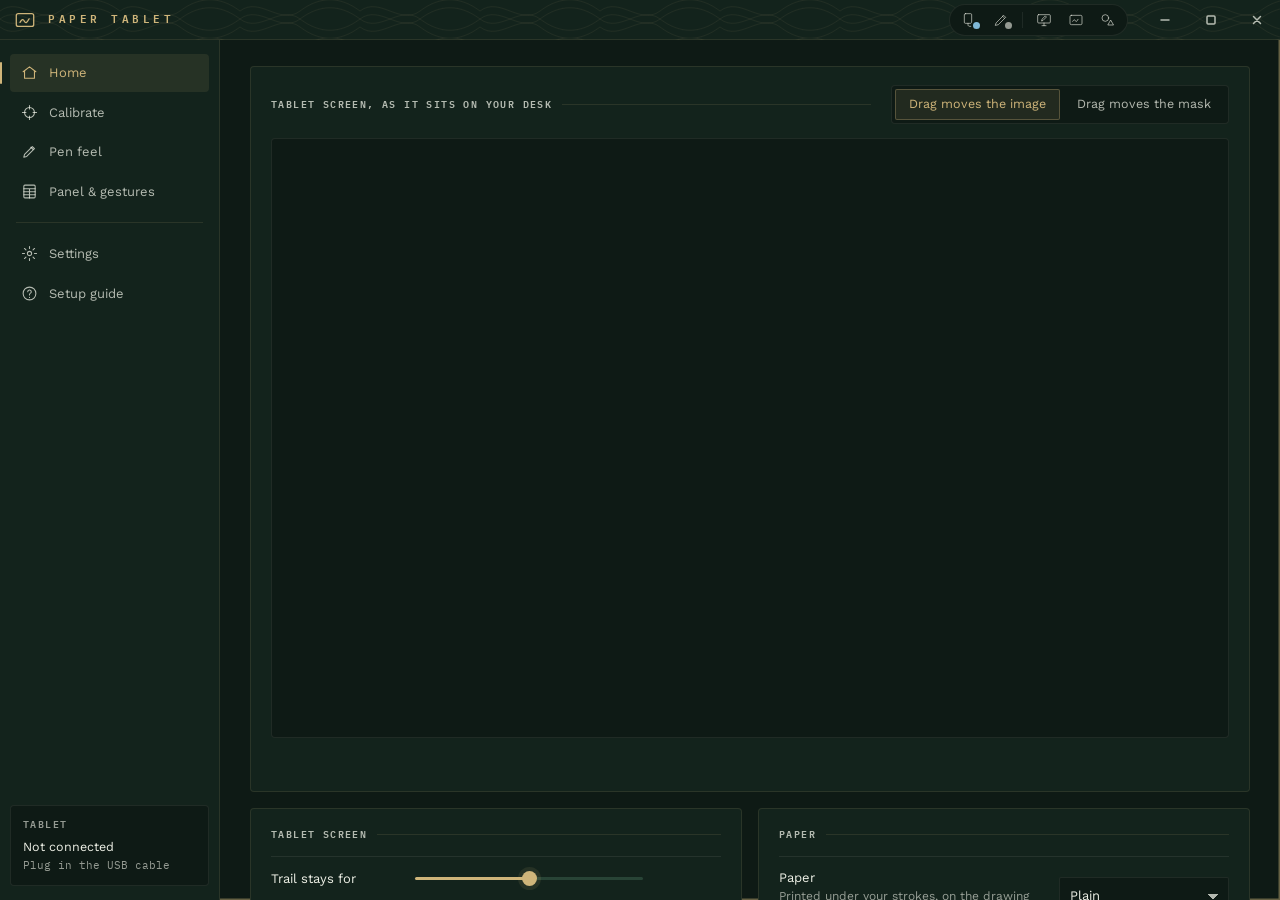
==== commit b169515d: "Uncommitted work found in the PC checkout (2026-11-04): desktop redesign, gestures sheet" ====
--- a/pc/web/index.html
+++ b/pc/web/index.html
@@ -37,6 +37,7 @@
     <span class="ind" id="indPen" role="img" aria-label="Pen: off"><svg><use href="#i-pen"/></svg><i class="dot" id="penDot"></i></span>
     <span class="tb-sep"></span>
     <button class="tbt" id="tgOutput" aria-pressed="false"><svg><use href="#i-penwin"/></svg></button>
+    <button class="tbt" id="tgScreen" aria-pressed="false"><svg><use href="#i-tablet"/></svg></button>
     <button class="tbt" id="tgSnap" aria-pressed="false"><svg><use href="#i-shape"/></svg></button>
   </div>
   <button class="wb" title="Minimise" onclick="api().win_minimize()"><svg viewBox="0 0 12 12"><path d="M2 6h8"/></svg></button>
@@ -88,8 +89,6 @@
             <div class="pane-title">Tablet screen</div>
             <div class="opt" style="display:block"><div class="range-row"><span>Trail stays for</span><input type="range" min="250" max="5250" step="250" id="trailR"><span class="v" id="trailV"></span></div>
               <p class="hint mts">E-ink can't fade smoothly, so a stroke stays for this long after you lift the pen, then clears in one refresh. Slide all the way right for <b>Until cleared</b>: strokes stay until you press <i>Clear the tablet screen</i> below or a <i>Clear ink</i> button on the panel.</p></div>
-            <div class="opt" style="display:block" id="lightRow"><div class="range-row"><span>Front light</span><input type="range" min="0" max="100" step="10" id="lightR"><span class="v" id="lightV"></span></div>
-              <p class="hint mts">Also on the tablet, under the shortcut panel. Your own light level comes back when you unplug.</p></div>
             <div class="opt"><div class="tx"><div class="t1">Shortcut panel</div><div class="t2">16 buttons you choose yourself. Tap with a finger or the pen. <a onclick="go('panel')">Customise the buttons</a></div></div>
               <div class="seg" data-key="panel"><button data-v="left">Left</button><button data-v="right">Right</button><button data-v="off">Off</button></div></div>
             <div class="opt"><div class="tx"><div class="t1">Finger gestures</div><div class="t2">Three fingers swipe left: undo, right: redo. Two fingers drag to pan, pinch to zoom.</div></div>
@@ -104,6 +103,8 @@
             <div class="opt" style="display:block"><div class="range-row"><span>Image strength</span><input type="range" min="0.1" max="1" step="0.05" data-key="trace_opacity" data-type="float"><span class="v" id="traceV"></span></div></div>
             <div class="opt"><div class="tx"><div class="t1">Move and zoom it on the tablet</div><div class="t2">While on, one finger drags the image and two fingers zoom it; gestures pause. It turns on by itself when you choose an image; tap the black note on the tablet to finish. A panel button can do this too ("Move image").</div></div>
               <div class="row"><button class="btn ghost" onclick="resetTrace()">Centre</button><label class="switch"><input type="checkbox" data-key="trace_adjust"><span class="track"></span></label></div></div>
+            <div class="opt"><div class="tx"><div class="t1">Front light to full</div><div class="t2">Lights the screen evenly for tracing. It's a front light, so it lights the image on screen rather than shining through paper laid on top. Your light level comes back when the tablet screen turns off.</div></div>
+              <label class="switch"><input type="checkbox" data-key="light"><span class="track"></span></label></div>
           </div>
         </div>
         <div class="stack">
@@ -269,7 +270,7 @@
                 <button data-k="snap"><b>Shapes on/off</b><span>Hold-to-snap shapes</span></button>
                 <button data-k="clear"><b>Clear ink</b><span>Only useful if trails are set to stay</span></button>
                 <button data-k="trace"><b>Move image</b><span>Fingers move and zoom the tracing image</span></button>
-                <button data-k="light"><b>Light full / back</b><span>Front light to full for tracing, tap again for your level</span></button>
+                <button data-k="light"><b>Light on/off</b><span>Front light to full for tracing</span></button>
                 <button data-k="mask"><b>Invert mask</b><span>Swaps black and white in the mask in use</span></button>
                 <button data-k="none"><b>Empty</b><span>Leaves a gap</span></button>
               </div>
@@ -318,6 +319,8 @@
         <div class="stack">
           <div class="pane">
             <div class="pane-title">Behaviour</div>
+            <div class="opt"><div class="tx"><div class="t1">Keep the notebook from reacting to the pen</div><div class="t2">Only matters when the tablet screen is off. Taps then go to Windows only.</div></div>
+              <label class="switch"><input type="checkbox" data-key="grab"><span class="track"></span></label></div>
             <div class="opt"><div class="tx"><div class="t1">Keep running in the tray when the window is closed</div><div class="t2">The pen keeps working. Open or exit Paper Tablet from its tray icon.</div></div>
               <label class="switch"><input type="checkbox" data-key="close_to_tray"><span class="track"></span></label></div>
             <details class="disclose">
@@ -335,6 +338,8 @@
               <label class="switch"><input type="checkbox" data-key="auto_connect"><span class="track"></span></label></div>
             <div class="opt"><div class="tx"><div class="t1">Turn on the pen</div></div>
               <label class="switch"><input type="checkbox" data-key="auto_output"><span class="track"></span></label></div>
+            <div class="opt"><div class="tx"><div class="t1">Show the tablet screen</div></div>
+              <label class="switch"><input type="checkbox" data-key="auto_screen"><span class="track"></span></label></div>
             <p class="hint mts">With these on, plugging in is all it takes. Unplug and the tablet goes straight back to your notebooks.</p>
           </div>
         </div>
--- a/pc/web/app.css
+++ b/pc/web/app.css
@@ -355,4 +355,3 @@
 .opt .tx { min-width:0; }
 .t2.clip { overflow:hidden; text-overflow:ellipsis; white-space:nowrap; }
 .legend span + span { margin-left:16px; }
-[hidden] { display:none !important; }
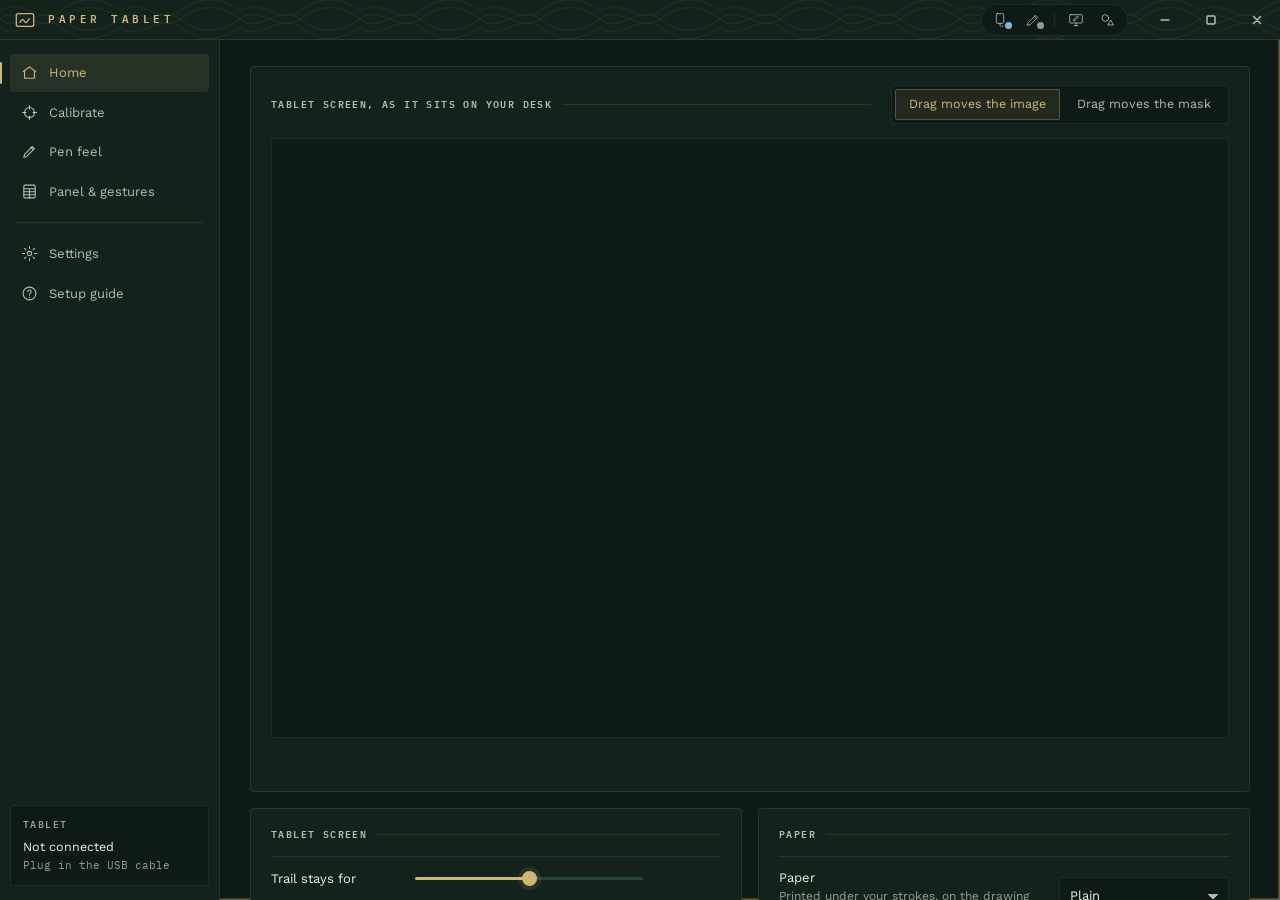
==== commit 9a71848a: "Shortcut panels on either side or both; mask strip on either side - panel: left | right | both | off" ====
--- a/pc/web/index.html
+++ b/pc/web/index.html
@@ -37,7 +37,6 @@
     <span class="ind" id="indPen" role="img" aria-label="Pen: off"><svg><use href="#i-pen"/></svg><i class="dot" id="penDot"></i></span>
     <span class="tb-sep"></span>
     <button class="tbt" id="tgOutput" aria-pressed="false"><svg><use href="#i-penwin"/></svg></button>
-    <button class="tbt" id="tgScreen" aria-pressed="false"><svg><use href="#i-tablet"/></svg></button>
     <button class="tbt" id="tgSnap" aria-pressed="false"><svg><use href="#i-shape"/></svg></button>
   </div>
   <button class="wb" title="Minimise" onclick="api().win_minimize()"><svg viewBox="0 0 12 12"><path d="M2 6h8"/></svg></button>
@@ -89,8 +88,10 @@
             <div class="pane-title">Tablet screen</div>
             <div class="opt" style="display:block"><div class="range-row"><span>Trail stays for</span><input type="range" min="250" max="5250" step="250" id="trailR"><span class="v" id="trailV"></span></div>
               <p class="hint mts">E-ink can't fade smoothly, so a stroke stays for this long after you lift the pen, then clears in one refresh. Slide all the way right for <b>Until cleared</b>: strokes stay until you press <i>Clear the tablet screen</i> below or a <i>Clear ink</i> button on the panel.</p></div>
-            <div class="opt"><div class="tx"><div class="t1">Shortcut panel</div><div class="t2">16 buttons you choose yourself. Tap with a finger or the pen. <a onclick="go('panel')">Customise the buttons</a></div></div>
-              <div class="seg" data-key="panel"><button data-v="left">Left</button><button data-v="right">Right</button><button data-v="off">Off</button></div></div>
+            <div class="opt" style="display:block" id="lightRow"><div class="range-row"><span>Front light</span><input type="range" min="0" max="100" step="10" id="lightR"><span class="v" id="lightV"></span></div>
+              <p class="hint mts">Also on the tablet, under the shortcut panel. Your own light level comes back when you unplug.</p></div>
+            <div class="opt"><div class="tx"><div class="t1">Shortcut panels</div><div class="t2">16 buttons on each side, chosen by you. Tap with a finger or the pen. <a onclick="go('panel')">Customise the buttons</a></div></div>
+              <div class="seg" data-key="panel"><button data-v="left">Left</button><button data-v="right">Right</button><button data-v="both">Both</button><button data-v="off">Off</button></div></div>
             <div class="opt"><div class="tx"><div class="t1">Finger gestures</div><div class="t2">Three fingers swipe left: undo, right: redo. Two fingers drag to pan, pinch to zoom.</div></div>
               <label class="switch"><input type="checkbox" data-key="gestures"><span class="track"></span></label></div>
             <p class="hint mts">Fingers are ignored while the pen is near the screen, so a resting hand does nothing. <span id="lastAction"></span></p>
@@ -103,8 +104,6 @@
             <div class="opt" style="display:block"><div class="range-row"><span>Image strength</span><input type="range" min="0.1" max="1" step="0.05" data-key="trace_opacity" data-type="float"><span class="v" id="traceV"></span></div></div>
             <div class="opt"><div class="tx"><div class="t1">Move and zoom it on the tablet</div><div class="t2">While on, one finger drags the image and two fingers zoom it; gestures pause. It turns on by itself when you choose an image; tap the black note on the tablet to finish. A panel button can do this too ("Move image").</div></div>
               <div class="row"><button class="btn ghost" onclick="resetTrace()">Centre</button><label class="switch"><input type="checkbox" data-key="trace_adjust"><span class="track"></span></label></div></div>
-            <div class="opt"><div class="tx"><div class="t1">Front light to full</div><div class="t2">Lights the screen evenly for tracing. It's a front light, so it lights the image on screen rather than shining through paper laid on top. Your light level comes back when the tablet screen turns off.</div></div>
-              <label class="switch"><input type="checkbox" data-key="light"><span class="track"></span></label></div>
           </div>
         </div>
         <div class="stack">
@@ -126,8 +125,8 @@
               <button class="btn ghost" id="maskDel">Delete</button>
             </div>
             <p class="hint mts">Shaded parts of the tablet screen hold the pen back, like a stencil: dark ignores it, white leaves it alone, grey is in between. Pick None to switch the mask off. <span id="maskInfo"></span></p>
-            <div class="opt"><div class="tx"><div class="t1">Mask shortcut on the tablet</div><div class="t2">A corner tab on the side away from the shortcut panel. Tap it to list your masks, then tap one to switch, or None, or Invert.</div></div>
-              <label class="switch"><input type="checkbox" data-key="mask_panel"><span class="track"></span></label></div>
+            <div class="opt"><div class="tx"><div class="t1">Mask shortcut on the tablet</div><div class="t2">A corner tab at the top of that side, next to a panel there. Tap it to list your masks, then tap one to switch, or None, or Invert.</div></div>
+              <div class="seg maskSide"><button data-v="left">Left</button><button data-v="right">Right</button><button data-v="off">Off</button></div></div>
             <div class="opt" style="display:block"><div class="range-row"><span>Contrast</span><input type="range" min="0.25" max="6" step="0.25" data-key="mask_contrast" data-type="float"><span class="v" id="maskConV"></span></div>
               <p class="hint mts">Left of the middle softens the mask towards mid grey; right pushes greys to black or white, until it's a hard cut-out.</p></div>
             <div class="opt"><div class="tx"><div class="t1">Grey areas</div><div class="t2" id="maskModeHint"></div></div>
@@ -224,11 +223,12 @@
     <!-- PANEL BUTTONS -->
     <section class="view" id="view-panel">
       <h1>Panel &amp; gestures</h1>
-      <p class="lead">This is the panel exactly as the tablet draws it. Click a button to change it, drag one onto another to swap them. Changes reach the tablet straight away.</p>
+      <p class="lead">These are the panels exactly as the tablet draws them, one for each side. Click a button to change it, drag one onto another to swap them. Changes reach the tablet straight away.</p>
       <div class="pe mt2">
         <div class="stack">
           <div class="pane pe-mock">
-            <div class="pane-title">On the tablet</div>
+            <div class="row between"><div class="pane-title">On the tablet</div>
+              <div class="seg" id="pmSide" title="Which panel to edit"><button data-v="left" class="on">Left panel</button><button data-v="right">Right panel</button></div></div>
             <div class="prof-row">
               <select class="input" id="profSel" title="Button sets: switch between them with the arrows on the tablet"></select>
               <input class="input" id="profName" maxlength="24" placeholder="Profile name" title="Rename this profile">
@@ -243,11 +243,14 @@
             </div>
           </div>
           <div class="pane">
-            <div class="pane-title">Panel</div>
-            <div class="opt"><div class="tx"><div class="t1">Side</div></div>
-              <div class="seg" data-key="panel"><button data-v="left">Left</button><button data-v="right">Right</button><button data-v="off">Off</button></div></div>
-            <div class="opt"><div class="tx"><div class="t1">Unfolded</div><div class="t2">The tab in the top corner folds it away for more drawing room</div></div>
-              <label class="switch"><input type="checkbox" data-key="panel_open"><span class="track"></span></label></div>
+            <div class="pane-title">Panels</div>
+            <div class="opt"><div class="tx"><div class="t1">Shown</div><div class="t2">Either side, both, or none. The profile arrows switch both panels together.</div></div>
+              <div class="seg" data-key="panel"><button data-v="left">Left</button><button data-v="right">Right</button><button data-v="both">Both</button><button data-v="off">Off</button></div></div>
+            <div class="opt"><div class="tx"><div class="t1">Unfolded</div><div class="t2">The tab in each top corner folds that panel away for more drawing room</div></div>
+              <div class="row"><span class="hint">Left</span><label class="switch"><input type="checkbox" data-key="panel_open"><span class="track"></span></label>
+                <span class="hint">Right</span><label class="switch"><input type="checkbox" data-key="panel_open_right"><span class="track"></span></label></div></div>
+            <div class="opt"><div class="tx"><div class="t1">Mask strip</div><div class="t2">Your masks as a corner tab, inside a panel on the same side</div></div>
+              <div class="seg maskSide"><button data-v="left">Left</button><button data-v="right">Right</button><button data-v="off">Off</button></div></div>
             <div class="opt"><div class="tx"><div class="t1">Finger gestures</div><div class="t2">3 fingers swipe: undo / redo. 2 fingers: pan, pinch zoom</div></div>
               <label class="switch"><input type="checkbox" data-key="gestures"><span class="track"></span></label></div>
             <div class="opt"><div class="tx"><div class="t1">Fingers in this profile</div><div class="t2"><b>Shortcuts</b> turn gestures into keys for your drawing app. <b>Windows touch</b> makes the tablet a touchscreen: apps scroll with inertia, pinch and rotate by themselves. The pen still mutes fingers while it's near.</div></div>
@@ -270,7 +273,7 @@
                 <button data-k="snap"><b>Shapes on/off</b><span>Hold-to-snap shapes</span></button>
                 <button data-k="clear"><b>Clear ink</b><span>Only useful if trails are set to stay</span></button>
                 <button data-k="trace"><b>Move image</b><span>Fingers move and zoom the tracing image</span></button>
-                <button data-k="light"><b>Light on/off</b><span>Front light to full for tracing</span></button>
+                <button data-k="light"><b>Light full / back</b><span>Front light to full for tracing, tap again for your level</span></button>
                 <button data-k="mask"><b>Invert mask</b><span>Swaps black and white in the mask in use</span></button>
                 <button data-k="none"><b>Empty</b><span>Leaves a gap</span></button>
               </div>
@@ -319,8 +322,6 @@
         <div class="stack">
           <div class="pane">
             <div class="pane-title">Behaviour</div>
-            <div class="opt"><div class="tx"><div class="t1">Keep the notebook from reacting to the pen</div><div class="t2">Only matters when the tablet screen is off. Taps then go to Windows only.</div></div>
-              <label class="switch"><input type="checkbox" data-key="grab"><span class="track"></span></label></div>
             <div class="opt"><div class="tx"><div class="t1">Keep running in the tray when the window is closed</div><div class="t2">The pen keeps working. Open or exit Paper Tablet from its tray icon.</div></div>
               <label class="switch"><input type="checkbox" data-key="close_to_tray"><span class="track"></span></label></div>
             <details class="disclose">
@@ -338,8 +339,6 @@
               <label class="switch"><input type="checkbox" data-key="auto_connect"><span class="track"></span></label></div>
             <div class="opt"><div class="tx"><div class="t1">Turn on the pen</div></div>
               <label class="switch"><input type="checkbox" data-key="auto_output"><span class="track"></span></label></div>
-            <div class="opt"><div class="tx"><div class="t1">Show the tablet screen</div></div>
-              <label class="switch"><input type="checkbox" data-key="auto_screen"><span class="track"></span></label></div>
             <p class="hint mts">With these on, plugging in is all it takes. Unplug and the tablet goes straight back to your notebooks.</p>
           </div>
         </div>
--- a/pc/web/app.css
+++ b/pc/web/app.css
@@ -314,6 +314,8 @@
 .pm-edge { position:absolute; top:0; bottom:0; background:#000; }
 .pm-head, .pm-foot { position:absolute; line-height:1.1; }
 .pm-foot { text-align:center; }
+.pm-light b { position:absolute; font-weight:700; line-height:1; }
+.pm-light i { position:absolute; border:solid #000; }
 .pm-gbtn { position:absolute; border:solid #000; background:#fff; display:flex; align-items:center; justify-content:center; font-weight:700; }
 .pm-head { font-weight:700; }
 .pm-cell { position:absolute; border:solid #000; background:#fff; display:flex; flex-direction:column; align-items:center;
@@ -355,3 +357,4 @@
 .opt .tx { min-width:0; }
 .t2.clip { overflow:hidden; text-overflow:ellipsis; white-space:nowrap; }
 .legend span + span { margin-left:16px; }
+[hidden] { display:none !important; }
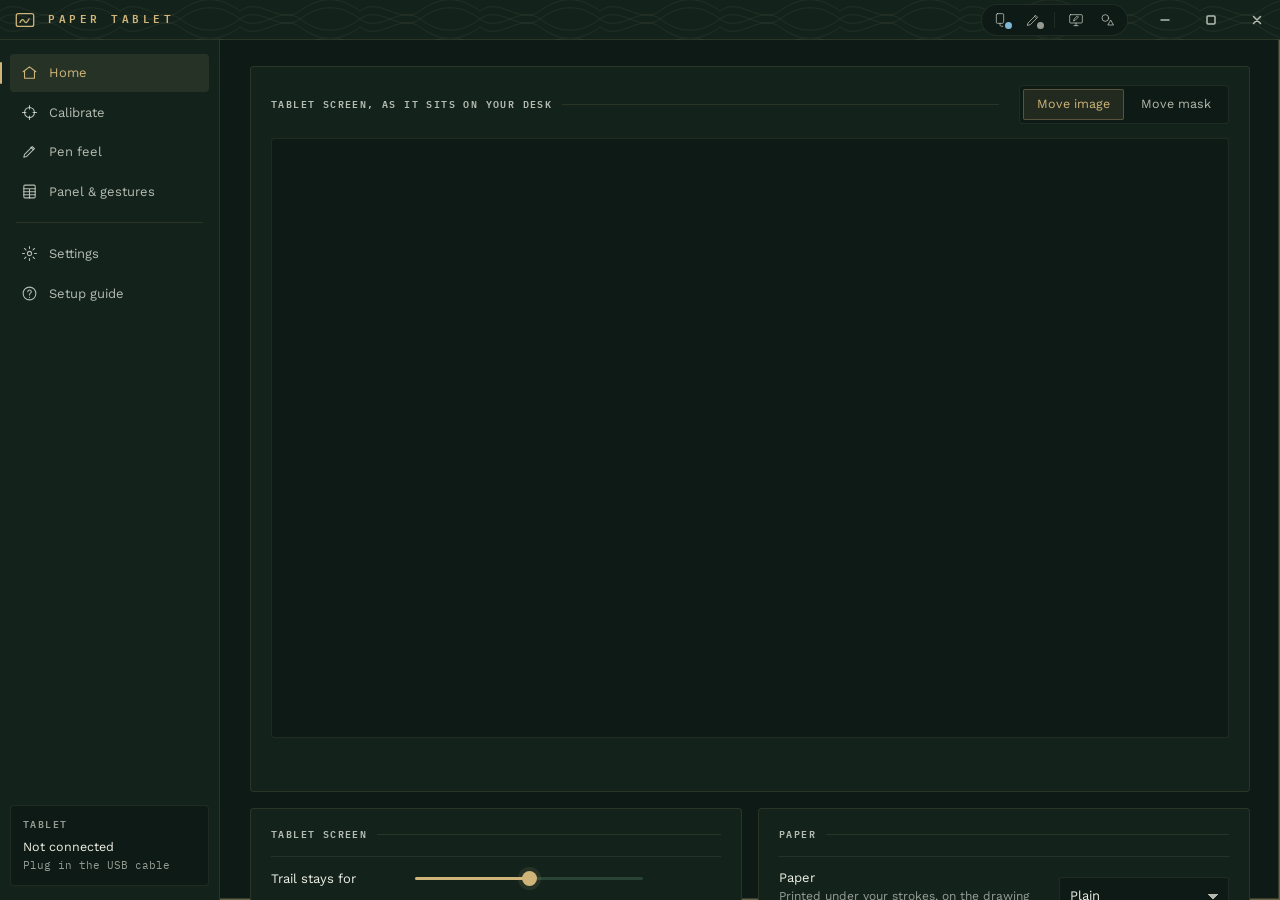
==== commit c40f29b6: "Pen mask: keep its image and place, move and zoom it like the tracing image A mask made from an imag" ====
--- a/pc/web/index.html
+++ b/pc/web/index.html
@@ -74,7 +74,7 @@
         <div class="stage-head">
           <div class="pane-title">Tablet screen, as it sits on your desk</div>
           <span class="hint" id="scrHint"></span>
-          <div class="seg" id="scrDrag"><button data-v="trace" class="on">Drag moves the image</button><button data-v="mask">Drag moves the mask</button></div>
+          <div class="seg" id="scrDrag" title="What dragging on the picture moves"><button data-v="trace" class="on">Move image</button><button data-v="mask">Move mask</button></div>
         </div>
         <div class="preview-wrap stage" id="scrWrap"><canvas id="scrPreview"></canvas></div>
         <div class="row between mts">
@@ -133,6 +133,8 @@
               <div class="seg" data-key="mask_mode"><button data-v="fade">Fade</button><button data-v="gate">Firmer press</button></div></div>
             <div class="opt"><div class="tx"><div class="t1">Invert or clear</div><div class="t2">Invert swaps black and white, and pressing it again swaps them back. The tablet has the same toggle under its mask corner tab.</div></div>
               <div class="row"><button class="btn ghost" id="maskInv" onclick="maskInvert()">Invert</button><button class="btn ghost" onclick="maskOp('clear')">Clear</button></div></div>
+            <div class="opt"><div class="tx"><div class="t1">Position</div><div class="t2">Drag the mask on the tablet picture above to move it; the mouse wheel or a pinch zooms it. The tablet follows when you let go.</div></div>
+              <button class="btn ghost" id="maskCentre" onclick="maskCentre()">Centre</button></div>
           </div>
           <div class="pane">
             <div class="pane-title">Shapes</div>
